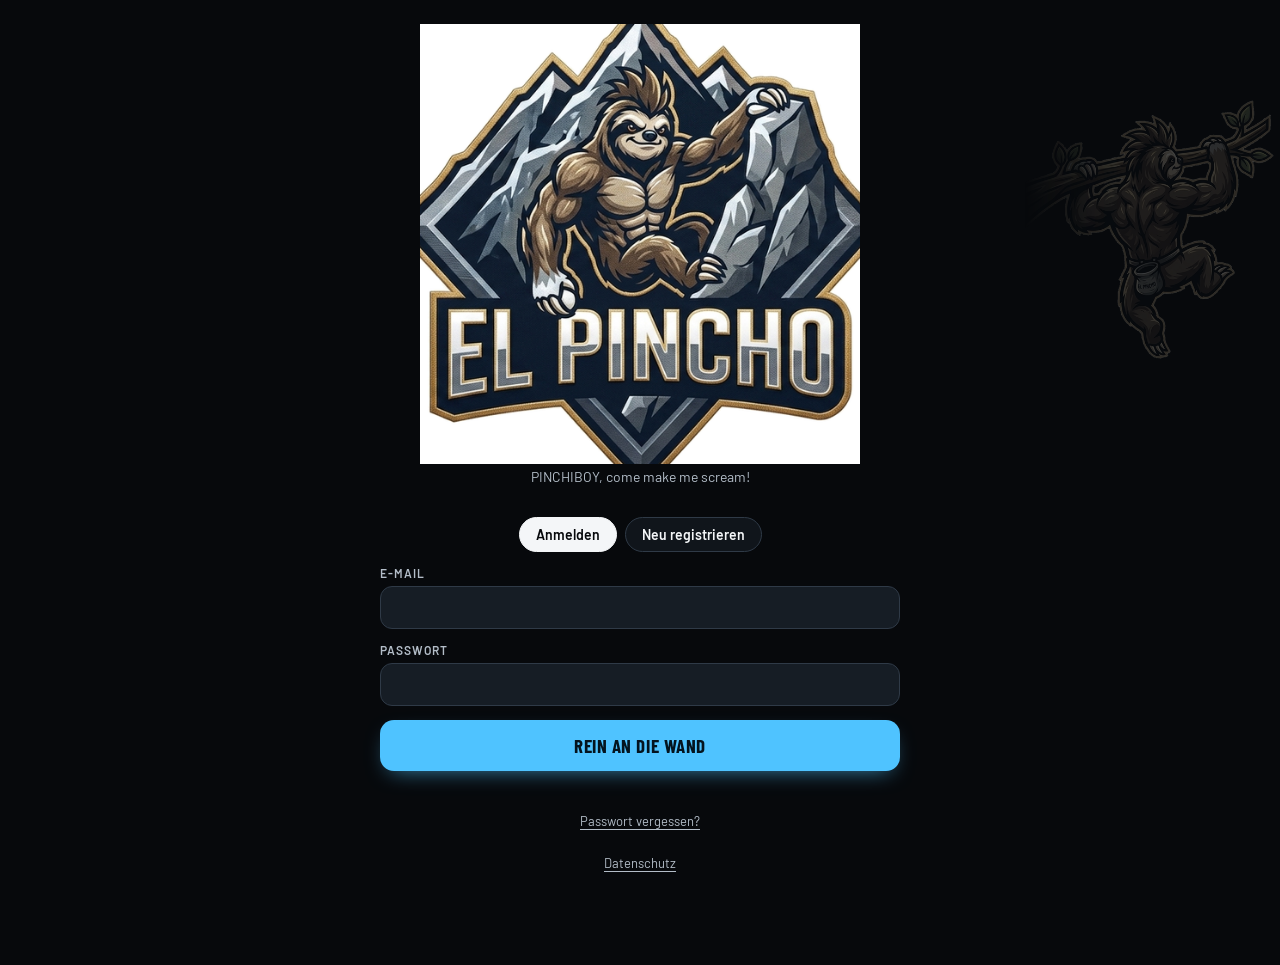
==== beta/index.html @ 7bcd4f43 "Beta: Faultier-Puppe aus Einzelteilen statt fester Bilder Neue Datei beta/sloth-rig.js setzt das Fau" ====
<!DOCTYPE html>
<html lang="de">
<head>
<meta charset="UTF-8">
<meta name="viewport" content="width=device-width, initial-scale=1, viewport-fit=cover">
<title>Pincho Beta</title>
<meta name="theme-color" content="#07090c">
<link rel="manifest" href="./manifest.json">
<link rel="icon" href="../assets/icon-beta-192-any.png" type="image/png">
<link rel="apple-touch-icon" href="../assets/icon-beta-512-maskable.png">
<link rel="stylesheet" href="https://fonts.googleapis.com/css2?family=Barlow:wght@400;500;600;700&family=Barlow+Condensed:wght@500;600;700&display=swap">
<link rel="stylesheet" href="./styles.css">
</head>
<body>
<!-- Muskelfaultier (assets/sloth) dezent und dunkel im Hintergrund, rein dekorativ. -->
<div class="sloth-bg" aria-hidden="true"><img src="../assets/sloth/sloth-bg.png" alt=""></div>
<div id="app"></div>
<div id="toast-root"></div>

<script src="./data.js"></script>
<script src="./firebase.js"></script>
<script src="./sloth-rig.js"></script>
<script src="./app.js"></script>
<script>
  if ('serviceWorker' in navigator) {
    window.addEventListener('load', () => navigator.serviceWorker.register('./sw.js'));
  }
</script>
</body>
</html>
---- beta/styles.css ----
/* ================================================================
   styles.css — Pincho Look: Granit, Chalk, Flechte, Alpenglühen.
   Bewusst ein einziges dunkles Theme (Trainings-App, früh/spät genutzt),
   kein Hell/Dunkel-Umschalten.
   ================================================================= */

:root {
  --bg: #0c0e12;
  --surface: #1b2028;
  --surface-2: #232a34;
  --line: #3a4250;
  --line-soft: #2a3140;
  --ink: #f2efe6;
  --ink-dim: #96a0ae;
  --ink-faint: #8f97a5;
  --accent: #4fc3ff;
  --accent-rgb: 79, 195, 255;
  --accent-ink: #06202f;
  --accent2: #ff6b47;
  --danger: #ff6b6b;
  --success: #4ade80;
  --accent-glow: #9fe4ff;
  --safe-bottom: env(safe-area-inset-bottom, 0px);
  --safe-top: env(safe-area-inset-top, 0px);
}

* { box-sizing: border-box; }

@media (prefers-reduced-motion: no-preference) {
  .anim-in { animation: riseIn .38s cubic-bezier(.2, .8, .3, 1) both; }
}
@keyframes riseIn { from { opacity: 0; transform: translateY(10px); } to { opacity: 1; transform: translateY(0); } }
@keyframes popIn { 0% { opacity: 0; transform: scale(.85); } 60% { opacity: 1; transform: scale(1.04); } 100% { transform: scale(1); } }
@keyframes softPulse { 0%, 100% { box-shadow: 0 0 0 0 rgba(var(--accent-rgb), .35); } 50% { box-shadow: 0 0 0 8px rgba(var(--accent-rgb), 0); } }

/* Sehr dunkler, marmorierter Untergrund: mehrere weiche, unregelmässige
   Flecken (radial-gradient) plus ein paar feine, schräge "Adern"
   (repeating-linear-gradient) über der Grundfarbe — bewusst kein Bild,
   damit nichts nachgeladen werden muss und es mit dem Cache/Offline-Modus
   mitgeht. */
html, body {
  margin: 0;
  background-color: var(--bg);
  background-image:
    radial-gradient(ellipse 900px 620px at 10% 6%, rgba(255, 255, 255, 0.05), transparent 60%),
    radial-gradient(ellipse 760px 900px at 92% 18%, rgba(120, 175, 220, 0.06), transparent 55%),
    radial-gradient(ellipse 680px 520px at 22% 78%, rgba(255, 255, 255, 0.035), transparent 60%),
    radial-gradient(ellipse 1000px 720px at 78% 96%, rgba(90, 145, 195, 0.05), transparent 55%),
    repeating-linear-gradient(123deg, rgba(255, 255, 255, 0.022) 0px, rgba(255, 255, 255, 0.022) 1px, transparent 2px, transparent 130px),
    repeating-linear-gradient(34deg, rgba(255, 255, 255, 0.016) 0px, rgba(255, 255, 255, 0.016) 1px, transparent 2px, transparent 175px);
  background-attachment: fixed;
  color: var(--ink);
  font-family: 'Barlow', system-ui, -apple-system, sans-serif;
  -webkit-font-smoothing: antialiased;
}

body { padding-bottom: calc(64px + var(--safe-bottom)); }

a { color: inherit; }
button, input, select, textarea { font-family: inherit; }

::selection { background: var(--accent); color: var(--accent-ink); }

.display { font-family: 'Barlow Condensed', 'Arial Narrow', sans-serif; font-weight: 700; letter-spacing: .02em; }
.mono { font-family: 'Barlow', system-ui, sans-serif; font-variant-numeric: tabular-nums; }

/* ---------- Layout ---------- */
.shell { max-width: 640px; margin: 0 auto; padding: 0 16px 32px; }

.topbar {
  position: sticky; top: 0; z-index: 5;
  display: flex; align-items: center; justify-content: space-between;
  padding: calc(14px + var(--safe-top)) 16px 14px;
  background: linear-gradient(var(--bg) 80%, transparent);
  border-bottom: 1px solid var(--line-soft);
  margin-bottom: 18px;
}
.topbar .brand { display: flex; flex-direction: column; gap: 2px; }
.topbar .mark { position: relative; font-family: 'Barlow Condensed', sans-serif; font-weight: 700; font-size: 22px; letter-spacing: .04em; padding-left: 14px; }
.topbar .mark::before {
  content: ''; position: absolute; left: 0; top: 1px; bottom: 1px; width: 5px;
  background: linear-gradient(180deg, var(--accent), var(--accent2)); transform: skewX(-14deg);
}
.topbar .mark em { font-style: normal; color: var(--accent); }
.app-tagline { font-size: 10px; color: var(--ink-faint); padding-left: 14px; min-height: 12px; }
.topbar .who { display: flex; align-items: center; gap: 10px; }
.topbar .who .name { font-family: 'Barlow', system-ui, sans-serif; font-size: 12px; color: var(--ink-dim); }
.topbar .logout {
  background: none; border: 1px solid var(--line); color: var(--ink-faint); font-size: 11px;
  padding: 6px 10px; cursor: pointer; transition: color .15s, border-color .15s, transform .15s;
}
.topbar .logout:hover { color: var(--ink); border-color: var(--ink-faint); }
.topbar .logout:active { transform: scale(.94); }

.bottomnav {
  position: fixed; left: 0; right: 0; bottom: 0; z-index: 6;
  display: flex; background: var(--surface); border-top: 1px solid var(--line);
  padding-bottom: var(--safe-bottom);
}
.bottomnav a {
  position: relative; flex: 1; text-align: center; padding: 12px 4px 10px; text-decoration: none;
  font-family: 'Barlow', system-ui, sans-serif; font-size: 10.5px; font-weight: 600; letter-spacing: .08em;
  text-transform: uppercase; color: var(--ink);
  transition: color .2s;
}
.bottomnav a.active { color: var(--accent); }
.nav-dot {
  position: absolute; top: 6px; right: 18%; width: 7px; height: 7px;
  border-radius: 50%; background: var(--accent2);
  box-shadow: 0 0 6px 1px rgba(255, 107, 71, .6);
}
.nav-indicator {
  position: absolute; top: -1px; height: 2px; background: var(--accent);
  box-shadow: 0 0 8px 1px rgba(var(--accent-rgb), .6);
  transition: left .28s cubic-bezier(.3, .8, .3, 1), width .28s cubic-bezier(.3, .8, .3, 1);
}

/* ---------- Sections ---------- */
.sec-head { display: flex; align-items: baseline; gap: 12px; margin: 28px 0 14px; }
.sec-head:first-child { margin-top: 0; }
.sec-title { position: relative; font-family: 'Barlow Condensed', sans-serif; font-weight: 700; font-size: 22px; letter-spacing: .03em; margin: 0; padding-left: 12px; }
.sec-title::before {
  content: ''; position: absolute; left: 0; top: 2px; bottom: 2px; width: 4px;
  background: var(--accent); transform: skewX(-14deg);
}
.sec-rule { flex: 1; height: 1px; background: linear-gradient(90deg, var(--line), transparent); }
.sec-chevron { color: var(--ink-faint); font-size: 14px; flex-shrink: 0; }

/* ---------- Cards / lists ---------- */
.card { background: var(--surface); border: 1px solid var(--line); padding: 16px; margin-bottom: 12px; }
.card-title { font-family: 'Barlow', system-ui, sans-serif; font-size: 11px; letter-spacing: .1em; text-transform: uppercase; color: var(--accent); margin: 0 0 6px; }
.card-value { font-family: 'Barlow Condensed', sans-serif; font-weight: 700; font-size: 26px; margin: 0; }
.card-sub { font-size: 13px; color: var(--ink-dim); margin: 6px 0 0; }

.list { display: flex; flex-direction: column; gap: 8px; }
.list-empty { color: var(--ink-faint); font-size: 13px; padding: 18px 0; text-align: center; border: 1px dashed var(--line); }

/* [hidden] muss IMMER gewinnen, auch gegen .btn/.btn.small (display:
   block/inline-block) — sonst bleibt ein per hidden-Attribut versteckter
   Button trotzdem sichtbar, weil die Selektor-Spezifität gleich ist und
   die spätere Autoren-Regel die UA-Regel [hidden]{display:none} schlägt. */
[hidden] { display: none !important; }

/* ---------- Buttons ---------- */
.btn {
  display: block; width: 100%; font-family: 'Barlow Condensed', sans-serif; font-weight: 700; font-size: 17px; letter-spacing: .05em;
  background: linear-gradient(135deg, var(--accent-glow), var(--accent) 65%); color: var(--accent-ink); border: none; padding: 13px; text-align: center;
  cursor: pointer; box-shadow: 0 4px 16px -4px rgba(var(--accent-rgb), .5);
  transition: transform .13s ease, box-shadow .13s ease, opacity .13s ease;
}
.btn:not(:disabled):hover { box-shadow: 0 6px 20px -4px rgba(var(--accent-rgb), .65); }
.btn:not(:disabled):active { transform: scale(.97); box-shadow: 0 2px 8px -2px rgba(var(--accent-rgb), .5); }
.btn:disabled { opacity: .4; cursor: not-allowed; box-shadow: none; }
.btn.ghost { background: none; border: 1px solid var(--line); color: var(--ink-dim); box-shadow: none; }
.btn.ghost.accent-outline { border-color: var(--accent); color: #fff; }
.btn.small { width: auto; padding: 8px 14px; font-size: 14px; display: inline-block; }
.btn.danger { background: var(--danger); color: #2a0000; box-shadow: 0 4px 16px -4px rgba(255, 107, 107, .5); }

/* ---------- Forms ---------- */
.field { margin-bottom: 14px; }
.field label { display: block; font-family: 'Barlow', system-ui, sans-serif; font-size: 10px; letter-spacing: .1em; text-transform: uppercase; color: var(--ink-faint); margin-bottom: 6px; }
.field input, .field select, .field textarea {
  width: 100%; background: var(--surface-2); border: 1px solid var(--line); color: var(--ink);
  padding: 11px 12px; font-size: 14px;
}
.field input:focus, .field select:focus, .field textarea:focus { outline: 2px solid var(--accent); outline-offset: -1px; }
.field textarea { resize: vertical; min-height: 64px; }
.field-row { display: flex; gap: 10px; }
.field-row .field { flex: 1; }
.kg-field { position: relative; display: flex; align-items: center; }
.kg-field input { width: 100%; background: var(--surface-2); border: 1px solid var(--line); color: var(--ink); padding: 11px 34px 11px 12px; font-size: 14px; }
.kg-field input:focus { outline: 2px solid var(--accent); outline-offset: -1px; }
.kg-field span { position: absolute; right: 12px; font-size: 12px; color: var(--ink-faint); pointer-events: none; }

/* ---------- Campus-Board (Sätze bauen) ---------- */
.stepper-row { display: flex; align-items: center; gap: 10px; }
.stepper-btn {
  width: 44px; height: 44px; border: 2px solid var(--accent); background: var(--surface-2); color: var(--accent);
  font-family: 'Barlow', system-ui, sans-serif; font-size: 22px; font-weight: 700; cursor: pointer; flex-shrink: 0;
}
.stepper-num {
  flex: 1; text-align: center; font-family: 'Barlow', system-ui, sans-serif; font-size: 26px; font-weight: 700;
  color: var(--ink); background: var(--surface-2); border: 2px solid var(--line); padding: 8px 0;
}
.campus-ref { width: 100%; height: 130px; overflow: hidden; border: 1px solid var(--line); background: var(--surface-2); margin: 10px 0 4px; position: relative; cursor: pointer; }
.campus-ref img { width: 100%; height: 100%; object-fit: cover; object-position: center 30%; display: block; }
.campus-ref-label {
  position: absolute; bottom: 0; left: 0; right: 0; background: rgba(12, 14, 18, .75); color: var(--ink-dim);
  font-family: 'Barlow', system-ui, sans-serif; font-size: 10px; letter-spacing: .06em; text-transform: uppercase; padding: 4px 8px;
}
.campus-ref-line {
  position: absolute; top: 0; bottom: 0; width: 3px; margin-left: -1.5px;
  background: var(--accent); box-shadow: 0 0 6px 1px rgba(var(--accent-rgb), .8);
  pointer-events: none;
}
.arrow { color: var(--ink-faint); font-size: 20px; flex-shrink: 0; }
.pattern-btn {
  width: 52px; height: 44px; border: 2px solid var(--line); background: var(--surface-2); color: var(--ink-dim);
  font-family: 'Barlow', system-ui, sans-serif; font-size: 15px; font-weight: 700; cursor: pointer; flex-shrink: 0;
}
.pattern-btn.up { border-color: var(--accent); color: var(--accent); }
.pattern-btn.down { border-color: var(--accent2); color: var(--accent2); }
.pattern-strip {
  display: flex; gap: 8px; flex-wrap: wrap; min-height: 46px; align-items: center;
  border: 2px dashed var(--line); padding: 8px 10px; margin: 10px 0 14px;
}
.pattern-pill {
  font-family: 'Barlow', system-ui, sans-serif; font-weight: 700; font-size: 16px; padding: 6px 12px;
  border: 2px solid var(--accent); color: var(--accent); background: rgba(var(--accent-rgb), .1);
}
.pattern-pill.down { border-color: var(--accent2); color: var(--accent2); background: rgba(255, 107, 71, .1); }
.pattern-clear { margin-left: auto; color: var(--ink-faint); font-family: 'Barlow', system-ui, sans-serif; font-size: 12px; cursor: pointer; }

.chip-row { display: flex; gap: 8px; flex-wrap: wrap; margin-bottom: 14px; }
.chip {
  font-family: 'Barlow', system-ui, sans-serif; font-size: 12px; padding: 8px 14px;
  border: 1px solid var(--line); color: var(--ink-dim); background: none; cursor: pointer;
  transition: border-color .15s, color .15s, background .15s, transform .12s;
}
.chip.active { border-color: var(--accent); color: var(--accent); background: rgba(var(--accent-rgb), .1); }
.log-mode-row { flex-wrap: nowrap; gap: 8px; }
.log-mode-row .chip { flex: 1; color: var(--ink); padding: 10px 8px; font-size: 13px; white-space: nowrap; text-align: center; }
.log-mode-row .chip.active { color: var(--accent); }
.chip[disabled] { opacity: .3; cursor: not-allowed; }
.chip:not([disabled]):active { transform: scale(.95); }
.chip .emoji { font-size: 15px; margin-right: 5px; vertical-align: -3px; }

/* ---------- Login ----------
   Der ganze Bildschirm ist der Rahmen fürs Logo (echter Splash-Eindruck
   beim Öffnen), nicht nur ein grösseres Bild in einer sonst normal
   fliessenden, kleinen Box — deshalb min-height:100dvh + vertikal
   zentriert statt nur ein bisschen Padding oben. */
.login-shell {
  min-height: 100vh; min-height: 100dvh; box-sizing: border-box;
  display: flex; flex-direction: column; justify-content: center;
  max-width: 560px; margin: 0 auto; padding: 24px 20px; text-align: center;
}
.login-logo { display: block; width: min(85vw, 440px); max-width: 100%; margin: 0 auto 4px; }
.login-tag { color: var(--ink-dim); font-size: 14px; margin: 0 0 32px; }
.login-hint { font-size: 12px; color: var(--ink-faint); margin-top: 10px; text-align: center; }

/* ---------- Wochenplan ---------- */
.day-row { border: 1px solid var(--line); padding: 10px 12px; display: flex; align-items: center; gap: 10px; margin-bottom: 8px; }
.day-row.today { border-color: var(--accent); background: rgba(var(--accent-rgb), .05); }
.day-row .d { font-family: 'Barlow', system-ui, sans-serif; font-size: 11px; color: var(--ink-faint); width: 26px; flex-shrink: 0; }
.day-row .fields { flex: 1; display: flex; gap: 8px; }
.day-row input { flex: 1; background: none; border: none; color: var(--ink); font-size: 13px; padding: 4px 0; }
.day-row input:focus { outline: none; border-bottom: 1px solid var(--accent); }
.day-row select { background: var(--surface-2); border: 1px solid var(--line); color: var(--ink-faint); font-size: 10px; padding: 4px; }
.tag-pill { font-family: 'Barlow', system-ui, sans-serif; font-size: 9.5px; letter-spacing: .06em; color: var(--accent); border: 1px solid var(--accent); padding: 2px 6px; white-space: nowrap; }

/* ---------- Log ---------- */
.log-item { border: 1px solid var(--line); padding: 10px 12px; }
.log-item .top { display: flex; justify-content: space-between; font-family: 'Barlow', system-ui, sans-serif; font-size: 11px; color: var(--ink-faint); }
.log-item .top .type { color: var(--accent); }
.log-item .note { font-size: 13px; color: var(--ink); margin-top: 4px; }

.ex-log-list { display: flex; flex-direction: column; gap: 3px; margin-top: 6px; }
.ex-log-row { display: flex; justify-content: space-between; font-size: 12px; color: var(--ink-dim); }
.ex-log-row .mono { color: var(--ink); }

.ex-row { display: flex; align-items: center; gap: 6px; border: 1px solid var(--line); padding: 8px 10px; margin-bottom: 6px; }
.ex-row-name { flex: 1; font-size: 12.5px; color: var(--ink); }
.ex-row-input { width: 52px; flex-shrink: 0; background: var(--surface-2); border: 1px solid var(--line); color: var(--ink); padding: 6px 4px; font-size: 12px; text-align: center; }
.ex-row-remove { flex-shrink: 0; background: none; border: 1px solid var(--line); color: var(--ink-faint); width: 26px; height: 26px; cursor: pointer; }
.ex-row-step { flex-shrink: 0; background: none; border: 1px solid var(--accent); color: var(--accent); width: 22px; height: 22px; line-height: 1; cursor: pointer; font-size: 13px; }

/* ---------- Log: Freestyle (Übung wählen, Satz für Satz erfassen) ---------- */
.fs-last-value { font-size: 11.5px; color: var(--accent); margin: 2px 0 10px; }
.fs-target-value { font-size: 11.5px; color: var(--ink-dim); margin: 2px 0 6px; }
.hist-table-label { font-size: 10px; letter-spacing: .08em; text-transform: uppercase; color: var(--ink-faint); margin: 0 0 6px; }
.hist-table { width: 100%; border-collapse: collapse; margin-bottom: 12px; }
.hist-table th, .hist-table td { text-align: center; padding: 5px 4px; font-size: 11.5px; border-bottom: 1px solid var(--line); }
.hist-table th { color: var(--ink-faint); font-weight: 500; }
.hist-table td { color: var(--ink-dim); }
.hist-table .hist-row-label { text-align: left; color: var(--ink-faint); }
.hist-table tr:last-child td { border-bottom: none; }
.hist-table td:nth-child(2), .hist-table th:nth-child(2) { color: var(--accent); }
.fs-sticky-bar {
  position: sticky; z-index: 4;
  background: var(--surface-2); border: 1px solid var(--accent); padding: 10px 12px 12px;
  margin-bottom: 12px; box-shadow: 0 4px 14px rgba(0, 0, 0, .4);
}
.fs-sticky-head {
  display: flex; align-items: center; justify-content: space-between; gap: 10px;
  font-size: 12.5px; color: var(--ink); font-weight: 600; margin-bottom: 8px;
}
.fs-sticky-input .field label { color: var(--ink); font-weight: 600; }
.fs-sticky-input #fs-add-set { margin-top: 2px; }
.fs-inline-input {
  border: 1px solid var(--accent); background: var(--surface-2); padding: 10px 12px 12px;
  margin: 4px 0 10px; box-shadow: 0 4px 14px rgba(0, 0, 0, .4);
}
.fs-inline-input .field label { color: var(--ink); font-weight: 600; }
.fs-inline-input #fs-add-set { margin-top: 2px; }
.fs-machine-note-view { display: flex; align-items: flex-start; justify-content: space-between; gap: 8px; margin-bottom: 10px; }
.fs-machine-note-text { font-size: 12.5px; color: var(--ink-dim); line-height: 1.4; }
.fs-set-delta { flex: 0 0 auto; font-size: 11px; font-weight: 700; padding: 2px 6px; }
.fs-set-delta.fs-delta-up { color: var(--success); background: rgba(74, 222, 128, .12); }
.fs-set-delta.fs-delta-down { color: var(--danger); background: rgba(255, 107, 107, .12); }
.fs-trend { font-weight: 700; }
.fs-trend.fs-trend-up { color: var(--success); }
.fs-trend.fs-trend-down { color: var(--danger); }
.fs-trend.fs-trend-flat, .fs-trend.fs-trend-none { color: var(--ink-faint); }
.fs-recap-title { font-family: 'Barlow Condensed', sans-serif; font-weight: 700; font-size: 20px; letter-spacing: .04em; color: var(--ink); margin-bottom: 12px; }
.fs-recap-row {
  display: flex; justify-content: space-between; align-items: center; gap: 10px;
  font-size: 13px; color: var(--ink-dim); border-bottom: 1px solid var(--line); padding: 8px 2px;
}
.fs-recap-row:last-of-type { border-bottom: none; }
.fs-recap-row .fs-trend { font-size: 18px; }
.fs-group { border: 1px solid var(--line); padding: 8px 10px; margin-bottom: 8px; }
.fs-group.active { border-color: var(--accent); }
/* Plan-Ausführung in freier Reihenfolge (siehe fsExerciseDone): erledigte,
   gerade nicht aktive Übungen etwas dämpfen, damit auf einen Blick klar
   ist, was noch offen ist — unabhängig von der ursprünglichen Reihenfolge. */
.fs-group.done:not(.active) { opacity: .65; }
.fs-done-check { color: var(--accent); }
.fs-group-head { display: flex; justify-content: space-between; align-items: center; font-size: 13px; color: var(--ink); margin-bottom: 4px; }
.fs-set-row { display: flex; align-items: center; gap: 8px; font-size: 12px; color: var(--ink-dim); padding: 4px 0; }
.fs-set-row span:first-child { flex: 0 0 52px; color: var(--ink-faint); }
.fs-rest-timer {
  text-align: center; font-size: 13px; font-weight: 700; letter-spacing: .06em; color: var(--accent2);
  background: rgba(255, 107, 71, .1); border: 1px solid var(--accent2); padding: 8px; margin-bottom: 12px;
}
.fs-work-timer {
  text-align: center; font-family: 'Barlow Condensed', sans-serif; font-weight: 700; font-size: 40px; line-height: 1;
  color: var(--accent); margin-bottom: 10px;
}
.fs-captured-duration { text-align: center; font-size: 12px; color: var(--ink-dim); margin-bottom: 8px; }
/* Gewicht/Wdh: die Beschriftung (was trage ich hier ein) soll auffallen,
   nicht primär die Zahl selbst — Label darum hell statt im sonst üblichen
   gedämpften Feld-Label-Grau, Zahl bewusst kleiner als vorher. */
#fs-weight, #fs-reps {
  font-family: 'Barlow Condensed', sans-serif; font-weight: 700; font-size: 19px; letter-spacing: .02em;
  color: var(--ink); text-align: center;
}

/* ---------- Fingerboard: Schnelltraining ---------- */
.quickstart-grid { display: flex; flex-direction: column; gap: 10px; margin-bottom: 22px; }
.quickstart-grid[hidden] { display: none; }
.qs-card { border: 1px solid var(--line); background: var(--surface); padding: 14px; transition: border-color .18s, transform .18s; }
.qs-card:hover { border-color: var(--line-soft); transform: translateY(-2px); }
.qs-top { display: flex; align-items: center; justify-content: space-between; gap: 8px; }
.qs-name { font-family: 'Barlow Condensed', sans-serif; font-weight: 700; font-size: 19px; letter-spacing: .02em; }
.qs-badge { flex-shrink: 0; font-family: 'Barlow', system-ui, sans-serif; font-size: 9px; letter-spacing: .06em; text-transform: uppercase; color: var(--accent); border: 1px solid var(--accent); padding: 2px 6px; }
.qs-note { font-size: 12.5px; color: var(--ink-dim); margin-top: 6px; line-height: 1.5; }
.qs-meta { font-size: 11px; color: var(--ink-faint); margin: 8px 0 12px; }
.qs-card .btn { margin: 0; }
.qs-filter-row { margin-bottom: 10px; }
.chip.small { font-size: 11px; padding: 5px 10px; }
/* Ausgeblendete Crew-Vorlage, nur sichtbar über "Ausgeblendete anzeigen". */
.qs-card.qs-hidden > * { opacity: .45; }

/* ---------- Fingerboard ---------- */
.board-visual { border: 1px solid var(--line); background: var(--surface-2); padding: 10px; margin-bottom: 6px; }

.board-photo-wrap { position: relative; width: 100%; margin: 0 auto; }
.board-photo-wrap img { width: 100%; display: block; }
.board-hotspot {
  position: absolute; width: 6.5%; aspect-ratio: 1; transform: translate(-50%, -50%);
  border-radius: 50%; border: 2px solid rgba(var(--accent-rgb), .55); background: rgba(var(--accent-rgb), .1);
  cursor: pointer; padding: 0;
}
.board-hotspot.active { border-color: var(--accent); background: rgba(var(--accent-rgb), .38); box-shadow: 0 0 0 4px rgba(var(--accent-rgb), .2); }
.board-hotspot.active-left { border-color: var(--accent); background: rgba(var(--accent-rgb), .38); box-shadow: 0 0 0 4px rgba(var(--accent-rgb), .2); }
.board-hotspot.active-right { border-color: var(--accent2); background: rgba(255, 107, 71, .38); box-shadow: 0 0 0 4px rgba(255, 107, 71, .2); }
.board-hotspot.active-left.active-right { box-shadow: 0 0 0 4px rgba(var(--accent-rgb), .2), 0 0 0 8px rgba(255, 107, 71, .2); }

/* ---------- Ablauf-Übersicht (Stat-Kacheln + Zeitleiste) ---------- */
.stat-tiles { display: flex; gap: 10px; margin-bottom: 16px; }
.stat-tile { flex: 1; background: var(--surface); border: 1px solid var(--line); padding: 12px; text-align: center; }
.stat-tile .num { font-family: 'Barlow Condensed', sans-serif; font-weight: 700; font-size: 26px; color: var(--accent); line-height: 1; }
.stat-tile .lbl { font-family: 'Barlow', system-ui, sans-serif; font-size: 10px; color: var(--ink-faint); text-transform: uppercase; letter-spacing: .06em; margin-top: 4px; }

.timeline { display: flex; flex-direction: column; }
.timeline-item { position: relative; display: flex; gap: 12px; padding-bottom: 16px; }
.timeline-item:last-child { padding-bottom: 0; }
.timeline-item:not(:last-child)::before {
  content: ''; position: absolute; left: 12px; top: 26px; bottom: -2px; border-left: 2px dotted var(--line);
}
.timeline-badge {
  position: relative; z-index: 1; flex-shrink: 0; width: 25px; height: 25px; border-radius: 50%;
  background: var(--accent); color: var(--accent-ink); font-family: 'Barlow Condensed', sans-serif; font-weight: 700; font-size: 13px;
  display: flex; align-items: center; justify-content: center; margin-top: 2px;
}
.timeline-badge.exercise { background: var(--accent2); color: #2a0d05; }
.timeline-card { flex: 1; min-width: 0; background: var(--surface); border: 1px solid var(--line); padding: 10px; display: flex; gap: 10px; align-items: center; }
.timeline-thumb { flex-shrink: 0; position: relative; width: 58px; height: 26px; background: var(--surface-2); border: 1px solid var(--line); overflow: hidden; }
.timeline-thumb img { width: 100%; height: 100%; object-fit: contain; display: block; }
.timeline-thumb svg { width: 100%; height: 100%; display: block; }
.timeline-thumb .dot { position: absolute; width: 9%; height: 4.5%; border-radius: 50%; background: rgba(var(--accent-rgb), .78); border: 1px solid var(--accent-ink); transform: translate(-50%, -50%); }
.timeline-thumb .dot.dot-alt { background: rgba(255, 107, 71, .78); border-color: #2a0d05; }
.timeline-thumb-emoji { display: flex; align-items: center; justify-content: center; font-size: 16px; width: 58px; height: 26px; }
/* Thumbnail eines Hang-/Lifting-Pin-Satzes ist antippbar, um den Griff
   nachträglich zu ändern (siehe openFbGripEditor) — Stift-Badge als
   Tapp-Hinweis, da ein reines Bild sonst nicht als Button erkennbar ist. */
.timeline-thumb-edit { position: relative; flex-shrink: 0; padding: 0; border: none; background: none; cursor: pointer; display: block; }
.timeline-thumb-edit .thumb-edit-badge {
  position: absolute; right: -4px; bottom: -4px; width: 14px; height: 14px;
  background: var(--accent); color: #04121c; border-radius: 50%;
  font-size: 8px; line-height: 14px; text-align: center;
}
.timeline-card .info { flex: 1; min-width: 0; }
.timeline-card .title { font-size: 13px; color: var(--ink); font-weight: 600; }
.timeline-card .sub { font-size: 11.5px; color: var(--ink-dim); margin-top: 2px; }
.timeline-edit { display: flex; gap: 4px; flex-wrap: wrap; margin-top: 6px; }
.timeline-remove { flex-shrink: 0; align-self: flex-start; background: none; border: 1px solid var(--line); color: var(--ink-faint); width: 24px; height: 24px; cursor: pointer; }
.timeline-move { flex-shrink: 0; align-self: flex-start; display: flex; flex-direction: column; gap: 3px; }
.timeline-move-btn { background: none; border: 1px solid var(--line); color: var(--ink-faint); width: 24px; height: 19px; line-height: 1; font-size: 9px; padding: 0; cursor: pointer; }
.timeline-move-btn:disabled { opacity: .25; cursor: not-allowed; }

.timer-box { text-align: center; margin: 6px 0 18px; }
.timer-box .big { font-family: 'Barlow Condensed', sans-serif; font-weight: 700; font-size: 88px; line-height: 1; color: var(--accent); }
.timer-box .big.rest { color: var(--ink-dim); }
.timer-box .phase { font-family: 'Barlow', system-ui, sans-serif; font-size: 12px; letter-spacing: .15em; color: var(--ink-faint); text-transform: uppercase; margin-top: 2px; }

.timer-controls { display: flex; gap: 10px; }
.timer-controls .btn { flex: 1; }

/* ---------- Challenges ---------- */
.challenge-card { position: relative; border: 1px solid var(--line); background: var(--surface); padding: 16px; margin-bottom: 14px; overflow: hidden; }
.challenge-card.expired { opacity: .5; }
.stamp {
  position: absolute; top: 12px; right: -8px; transform: rotate(8deg);
  font-family: 'Barlow', system-ui, sans-serif; font-size: 10px; letter-spacing: .1em;
  color: var(--accent2); border: 1px solid var(--accent2); padding: 3px 8px;
  background: rgba(255, 107, 71, .08);
}
.stamp.done { color: var(--accent); border-color: var(--accent); background: rgba(var(--accent-rgb), .08); }
.chal-from { font-size: 13px; color: var(--ink-dim); margin: 0 0 10px; padding-right: 60px; }
.chal-from b { color: var(--ink); }
.exlist { display: flex; flex-direction: column; gap: 6px; margin-bottom: 12px; }
.exlist .ex { border: 1px solid var(--line); padding: 8px 10px; font-size: 12px; color: var(--ink-dim); }
.exlist .ex b { color: var(--ink); font-weight: 600; }
.exlist .ex.core { border-left: 2px solid var(--accent); }
.crew { display: flex; gap: 6px; margin-bottom: 12px; flex-wrap: wrap; }
.crew .p { font-family: 'Barlow', system-ui, sans-serif; font-size: 10px; border: 1px solid var(--line); color: var(--ink-faint); padding: 4px 8px; }
.crew .p.done { border-color: var(--accent); color: var(--accent); }
.crew .p.expired { border-color: var(--ink-faint); color: var(--ink-faint); text-decoration: line-through; }
.chal-actions { display: flex; gap: 8px; }
.chal-actions .btn { flex: 1; }
/* Mit "Annehmen" dazu stehen jetzt bis zu 3 Buttons in einer Zeile — die
   Standard-.btn.small-Grösse (14px/8px 14px Padding) liess "LÖSCHEN" bei
   3 Buttons auf schmalen Screens abgeschnitten wirken. */
.chal-actions .btn.small { padding: 8px 6px; font-size: 12px; white-space: nowrap; }
.chal-duration-row { margin: 8px 0 0; }
.chal-duration-row .chip { font-size: 10px; padding: 5px 9px; }

/* Übungs-Raster (Einzelauswahl) — Ersatz für ein langes <select>-Dropdown
   in Fingerboard/Log/Freestyle: erst Körperregion am Bild oder als Chip
   antippen, dann erscheinen nur die Übungen dafür (siehe
   clickableBodyMapSvg/exercisePickerBodyHtml in app.js). */
.ex-body-map { width: clamp(100px, 17vh, 200px); margin: 4px auto 10px; display: block; }
.body-zone { cursor: pointer; }
.body-zone rect, .body-zone ellipse { fill: var(--ink-faint); opacity: .35; transition: fill .15s, opacity .15s; }
.body-zone:active rect, .body-zone:active ellipse { opacity: .6; }
.body-zone.active rect, .body-zone.active ellipse { fill: var(--accent); opacity: .9; }
.ex-supergroup-row {
  margin-bottom: 12px; flex-wrap: nowrap; gap: 4px; overflow-x: auto; -webkit-overflow-scrolling: touch;
  scrollbar-width: none;
}
.ex-supergroup-row::-webkit-scrollbar { display: none; }
.ex-supergroup-row .chip { flex: 1; color: var(--ink); padding: 8px 6px; font-size: 11px; white-space: nowrap; text-align: center; }
.ex-supergroup-row .chip.active { color: var(--accent); }
.fb-addtype-row { flex-wrap: nowrap; }
.fb-addtype-row .chip { flex: 1; color: var(--ink); padding: 8px 4px; font-size: 11px; white-space: nowrap; text-align: center; }
.fb-addtype-row .chip.active { color: var(--accent); }
.ex-pick-grid { display: grid; grid-template-columns: 1fr 1fr; gap: 6px; margin-bottom: 4px; }
.ex-pick-cell { display: flex; gap: 4px; }
.ex-pick-btn {
  flex: 1; min-width: 0; font-family: 'Barlow', system-ui, sans-serif; font-size: 12px; line-height: 1.3; padding: 9px 8px;
  border: 1px solid var(--line); color: var(--ink); background: none; cursor: pointer;
  text-align: left; white-space: normal; transition: border-color .13s, color .13s, background .13s;
}
.ex-pick-btn.active { border-color: var(--accent); color: var(--accent); background: rgba(var(--accent-rgb), .1); }
.ex-pick-info {
  flex: 0 0 auto; width: 26px; border: 1px solid var(--line); background: none; color: var(--ink-faint);
  cursor: pointer; font-size: 12px;
}
.ex-pick-hint { white-space: nowrap; font-size: clamp(9.5px, 3.3vw, 12px); }

/* ---------- Fliegender Start-Button ----------
   Bleibt beim Scrollen sichtbar, damit man einen fertig gebauten Plan/
   Ablauf starten kann, ohne erst bis ans Seitenende zu scrollen — klickt
   immer nur den echten, schon vorhandenen Start-Button an (siehe
   showFabStart in app.js), der eigentliche Start-Vorgang bleibt also
   exakt derselbe. */
#fab-start {
  position: fixed; left: 50%; bottom: calc(76px + var(--safe-bottom) + 14px); z-index: 7;
  transform: translateX(-50%);
  display: flex; align-items: center; gap: 6px;
  font-family: 'Barlow Condensed', sans-serif; font-weight: 700; font-size: 16px; letter-spacing: .05em;
  background: linear-gradient(135deg, var(--accent-glow), var(--accent) 65%); color: var(--accent-ink);
  border: none; border-radius: 999px; padding: 13px 26px; cursor: pointer;
  box-shadow: 0 6px 20px -4px rgba(var(--accent-rgb), .65);
  transition: transform .13s ease, box-shadow .13s ease, opacity .13s ease;
}
#fab-start:active { transform: translateX(-50%) scale(.95); }
#fab-start:disabled { opacity: .4; cursor: not-allowed; box-shadow: none; }
#fab-start.hidden { display: none; }

/* Grosse Trainings-Leiste unten während einer laufenden Session (siehe
   ensureFsDock in app.js) — sitzt direkt über der Navigation, breit und
   mit grossem Knopf, damit man ihn beim Training nicht suchen muss. */
#fs-dock {
  position: fixed; left: 0; right: 0; bottom: calc(41px + var(--safe-bottom)); z-index: 7;
  background: var(--surface-2); border-top: 2px solid var(--accent);
  padding: 10px 16px 12px; box-shadow: 0 -8px 24px rgba(0, 0, 0, .5);
}
#fs-dock.resting { border-top-color: var(--accent2); }
#fs-dock.hidden { display: none; }
#fs-dock .fs-dock-head {
  display: flex; align-items: center; justify-content: space-between; gap: 10px;
  font-size: 12.5px; color: var(--ink); font-weight: 600; margin-bottom: 8px;
}
#fs-dock .fs-dock-name { overflow: hidden; text-overflow: ellipsis; white-space: nowrap; }
#fs-dock .fs-dock-head .btn { flex-shrink: 0; padding: 6px 12px; font-size: 13px; }
#fs-dock .fs-work-timer { font-size: 48px; margin-bottom: 8px; }
#fs-dock .fs-rest-timer { font-size: 22px; padding: 8px; margin-bottom: 10px; }
#fs-dock .fs-dock-btn { width: 100%; padding: 18px 12px; font-size: 22px; margin: 0; }
#fs-dock .fs-dock-row { display: flex; gap: 8px; }
#fs-dock .fs-dock-row .fs-dock-btn { flex: 1; overflow: hidden; text-overflow: ellipsis; white-space: nowrap; }
#fs-dock .fs-dock-row .fs-dock-secondary { flex: 0 0 auto; width: auto; font-size: 16px; }
/* Platz schaffen, damit die Leiste nicht die letzten Einträge verdeckt. */
body.has-fs-dock { padding-bottom: calc(64px + 200px + var(--safe-bottom)); }

/* ---------- Toast ---------- */
#toast-root { position: fixed; bottom: calc(76px + var(--safe-bottom)); left: 16px; right: 16px; z-index: 20; display: flex; flex-direction: column; gap: 8px; align-items: center; pointer-events: none; }
.toast {
  font-family: 'Barlow', system-ui, sans-serif; font-size: 12px; padding: 10px 16px;
  background: var(--surface-2); border: 1px solid var(--line); color: var(--ink);
  max-width: 400px; text-align: center;
}
.toast.err { border-color: var(--danger); color: var(--danger); }
.toast.ok { border-color: var(--accent); color: var(--accent); }

/* ---------- Ablauf-Vollbild ----------
   Eigenständiges, fixed-positioniertes Overlay (an document.body gehängt,
   nicht Teil von #app) — deckt den ganzen Bildschirm ab, solange ein
   Fingerboard-Ablauf läuft. */
.fb-overlay {
  position: fixed; inset: 0; z-index: 50;
  background-color: var(--bg);
  background-image:
    radial-gradient(ellipse 700px 500px at 15% 8%, rgba(255, 255, 255, 0.045), transparent 60%),
    radial-gradient(ellipse 650px 700px at 90% 85%, rgba(120, 175, 220, 0.05), transparent 55%),
    repeating-linear-gradient(123deg, rgba(255, 255, 255, 0.02) 0px, rgba(255, 255, 255, 0.02) 1px, transparent 2px, transparent 130px);
  display: flex; flex-direction: column; align-items: stretch;
  padding: calc(10px + var(--safe-top)) 18px calc(10px + var(--safe-bottom));
  overflow-y: auto; overflow-x: hidden;
  /* War overflow:hidden — das Ziel bleibt, dass alles ohne Scrollen passt
     (siehe .fb-overlay-inner unten), aber bei sehr vollen Bildschirmen
     (langer Griff-/Muster-Text + Referenzbild + Check-in-Panel zusammen)
     reichte der verfügbare Platz trotzdem nicht und Inhalt wurde einfach
     abgeschnitten. Jetzt als Absicherung scrollbar statt komplett
     verloren, auch wenn es der Ausnahmefall bleiben soll. */
}
.fb-overlay.hidden { display: none; }

/* ---------- Übungsinfo-Sheet (lang drücken auf eine Übung im Raster) ---------- */
.info-sheet-backdrop {
  position: fixed; inset: 0; z-index: 60;
  background: rgba(0, 0, 0, .6);
  display: flex; align-items: flex-end; justify-content: center;
}
.info-sheet-backdrop.hidden { display: none; }
.info-sheet-card {
  position: relative; width: 100%; max-width: 480px;
  background: var(--surface); border-top: 1px solid var(--line);
  padding: 20px 18px calc(20px + var(--safe-bottom));
  max-height: 80vh; overflow-y: auto;
  animation: riseIn .22s ease both;
}
.info-sheet-close {
  position: absolute; top: 12px; right: 12px;
  background: none; border: 1px solid var(--line); color: var(--ink-faint);
  width: 30px; height: 30px; font-size: 14px; line-height: 1; cursor: pointer;
}
.info-sheet-title { font-family: 'Barlow Condensed', sans-serif; font-weight: 700; font-size: 20px; letter-spacing: .02em; margin-bottom: 10px; padding-right: 36px; }
.info-sheet-figure { display: flex; flex-direction: column; align-items: center; margin-bottom: 12px; }
.info-sheet-figure .ex-figure { width: 150px; height: auto; }
.info-sheet-figure .ex-figure-emoji { font-size: 48px; }
.ex-howto { font-size: 13px; color: var(--ink-dim); line-height: 1.5; margin-bottom: 12px; }
.fb-overlay-close {
  /* position:fixed statt :absolute — alle Overlays, in denen das benutzt
     wird, sind selbst schon vollflächig (inset:0), optisch also identisch,
     aber bleibt so oben stehen, auch wenn der Inhalt darunter mal scrollen
     muss (siehe .fb-overlay overflow-y). */
  position: fixed; top: calc(14px + var(--safe-top)); right: 16px; z-index: 2;
  background: none; border: 1px solid var(--line); color: var(--ink-faint);
  width: 34px; height: 34px; font-size: 15px; line-height: 1; cursor: pointer;
}
.fb-overlay-overview-btn {
  position: fixed; top: calc(14px + var(--safe-top)); left: 16px; z-index: 2;
  background: none; border: 1px solid var(--line); color: var(--ink-faint);
  width: 34px; height: 34px; font-size: 16px; line-height: 1; cursor: pointer;
}

/* ---------- Restprogramm-Übersicht (Button oben links im Ablauf-Overlay):
   Liste aller Sätze des laufenden Ablaufs, damit man nicht raten muss, was
   noch kommt — legt sich als eigene Ebene über den laufenden Timer, der im
   Hintergrund einfach weiterläuft (siehe toggleFbOverview in app.js). ---------- */
.fb-overview {
  position: fixed; inset: 0; z-index: 3;
  background: var(--bg);
  padding: calc(14px + var(--safe-top)) 18px calc(14px + var(--safe-bottom));
  display: flex; flex-direction: column; gap: 12px;
  animation: riseIn .18s ease both;
}
.fb-overview-header { display: flex; align-items: center; justify-content: center; padding: 0 40px; }
.fb-overview-title-main { font-size: 12px; letter-spacing: .08em; color: var(--ink-dim); text-align: center; }
.fb-overview-list { flex: 1; min-height: 0; overflow-y: auto; display: flex; flex-direction: column; gap: 8px; max-width: 420px; width: 100%; margin: 0 auto; }
.fb-overview-item {
  display: flex; align-items: center; gap: 12px; padding: 10px 12px;
  border: 1px solid var(--line); background: var(--surface-2);
}
.fb-overview-idx {
  flex-shrink: 0; width: 26px; height: 26px; display: flex; align-items: center; justify-content: center;
  border: 1px solid var(--line); font-size: 12px; color: var(--ink-dim);
}
.fb-overview-title { font-size: 14px; font-weight: 700; }
.fb-overview-sub { font-size: 11px; color: var(--ink-dim); margin-top: 2px; }
.fb-overview-done { opacity: .45; }
.fb-overview-done .fb-overview-idx { border-color: var(--accent); color: var(--accent); }
.fb-overview-current { border-color: var(--accent); background: rgba(var(--accent-rgb), .08); }
.fb-overview-current .fb-overview-idx { border-color: var(--accent); color: var(--accent); background: rgba(var(--accent-rgb), .15); }
/* Alles muss ohne Scrollen aufs Display passen — statt einer festen
   Blockgrösse mit "justify-content:center" (die auf kurzen Screens
   überläuft) verteilt space-evenly den verfügbaren Platz auf alle Kinder,
   und Figur/Ring/Countdown unten sind in vh geklammert statt fix in px,
   damit sie sich automatisch verkleinern statt abzuschneiden. */
.fb-overlay-inner {
  display: flex; flex-direction: column; align-items: center; gap: clamp(3px, 1.1vh, 14px);
  max-width: 420px; width: 100%; margin: 0 auto; flex: 1; min-height: 0;
  justify-content: space-evenly; overflow: hidden;
}

.fb-progress-text { font-size: 11px; color: var(--ink-dim); text-align: center; }

/* Hang/Pause-Visual: Ring füllt sich mit dem Fortschritt INNERHALB des
   aktuellen Schritts, daneben ein Strichmännchen, das hängt (Hang) oder
   sich lockert (Pause) — statt einer abstrakten Gesamt-Fortschrittsanzeige. */
.fb-hang-visual { position: relative; display: flex; align-items: center; justify-content: center; gap: clamp(8px, 3vw, 18px); }
.fb-phase-figure { width: clamp(56px, 13vh, 90px); flex-shrink: 0; }
.fb-phase-figure .ex-figure { width: 100%; height: auto; display: block; }
.fb-hang-figure { transform-origin: 50% 10%; animation: figSway 1.7s ease-in-out infinite; }
.fb-arm-shake { transform-origin: 49.5% 32.5%; animation: figShake .9s ease-in-out infinite; }
@keyframes figSway { 0%, 100% { transform: rotate(-3deg); } 50% { transform: rotate(3deg); } }
@keyframes figShake { 0%, 100% { transform: rotate(-5deg); } 50% { transform: rotate(5deg); } }

.fb-timer-ring { position: relative; width: clamp(80px, 17vh, 168px); height: clamp(80px, 17vh, 168px); flex-shrink: 0; }
.fb-timer-ring svg { width: 100%; height: 100%; display: block; transform: rotate(-90deg); }
.ring-bg { fill: none; stroke: var(--line); stroke-width: 7; }
.ring-fg {
  fill: none; stroke: var(--accent); stroke-width: 7; stroke-linecap: round;
  stroke-dasharray: 326.7; transition: stroke-dashoffset .95s linear;
}
.ring-fg.rest { stroke: var(--ink-dim); }
.fb-timer-ring .big {
  position: absolute; inset: 0; display: flex; align-items: center; justify-content: center;
  font-family: 'Barlow Condensed', sans-serif; font-weight: 700; font-size: clamp(26px, 7vh, 52px); color: var(--accent); line-height: 1;
}
.fb-timer-ring .big.rest { color: var(--ink-dim); }
.fb-timer-ring .big.rest-warn { color: var(--accent2); animation: bigWarnPulse .6s ease-in-out infinite; }
.ring-fg.rest-warn { stroke: var(--accent2); animation: ringWarnPulse .6s ease-in-out infinite; }
@keyframes bigWarnPulse { 0%, 100% { transform: scale(1); } 50% { transform: scale(1.14); } }
@keyframes ringWarnPulse { 0%, 100% { opacity: 1; } 50% { opacity: .5; } }

/* Letzte 3 Sekunden einer PAUSE (synchron zu den beepTick()-Pieptönen,
   siehe tickBlock in app.js): jede Ziffer fliegt einzeln aus dem Bild
   (siehe fbFlyDigitsHtml in app.js — jede Ziffer ein eigenes <span>,
   dadurch startet die Animation bei jedem Tick als frisches Element neu),
   dazu Ring-Glow und ein Hintergrund-Blitz hinter der ganzen
   Hang-Visual-Gruppe. .fb-overlay hat overflow:hidden und deckt den ganzen
   Screen ab — die Ziffern verschwinden dadurch optisch wirklich "aus dem
   Bildschirm", nicht nur aus dem Ring. */
.fb-timer-ring .big.rest-tense { font-size: clamp(44px, 13vh, 96px); color: var(--danger); }
.fb-fly-char {
  display: inline-block; animation: flyOutUp .85s cubic-bezier(.3, 0, .7, 1) both;
}
.fb-fly-char:nth-child(1) { --fly-x: -70px; --fly-r: -50deg; }
.fb-fly-char:nth-child(2) { --fly-x: 70px; --fly-r: 50deg; animation-delay: .06s; }
@keyframes flyOutUp {
  0% { transform: translate(0, 0) rotate(0deg) scale(1); opacity: 1; }
  15% { transform: translate(0, 0) rotate(0deg) scale(1.15); opacity: 1; }
  100% { transform: translate(var(--fly-x, 0), -140vh) rotate(var(--fly-r, 40deg)) scale(1.3); opacity: 0; }
}
.ring-fg.rest-tense { stroke: var(--danger); animation: ringTensePulse 1s ease-in-out infinite; }
.fb-hang-visual.rest-tense::before {
  content: ''; position: absolute; inset: -14px; border-radius: 50%;
  background: radial-gradient(circle, rgba(255, 107, 107, .45) 0%, rgba(255, 107, 107, 0) 70%);
  animation: hangVisualFlash 1s ease-in-out infinite; pointer-events: none;
}
@keyframes ringTensePulse { 0%, 100% { opacity: 1; filter: drop-shadow(0 0 0 rgba(255, 107, 107, 0)); } 30% { opacity: .55; filter: drop-shadow(0 0 10px rgba(255, 107, 107, .9)); } }
@keyframes hangVisualFlash { 0%, 100% { opacity: 0; } 30% { opacity: 1; } }

/* Letzte 3 Sekunden eines ARBEITS-Satzes (Hang/Work/Halten): eigener,
   schlichterer Effekt als bei der Pause — ein echtes Blinken (hart an/aus,
   keine sanfte Überblendung) statt Rausfliegen, warnt, dass die
   Arbeitsphase gleich endet. */
.fb-timer-ring .big.work-tense, .ring-fg.work-tense { animation: blinkTense .5s steps(1) infinite; }
@keyframes blinkTense { 0%, 49% { opacity: 1; } 50%, 100% { opacity: .2; } }

/* "LOS!" blitzt kurz statt der Zahl auf (siehe advanceToNextStep/
   fbBigContent in app.js) — füllt die Lücke, die sonst entsteht, sobald
   die letzte Pausen-Ziffer weggeflogen ist, bis die neue Satz-Zeit zu
   laufen beginnt. */
.fb-timer-ring .big.los-flash {
  font-size: clamp(30px, 8vh, 60px); letter-spacing: .02em;
  animation: losPop .3s cubic-bezier(.25, 1.4, .4, 1) both;
}
@keyframes losPop { 0% { opacity: 0; transform: scale(1.7); } 60% { opacity: 1; transform: scale(.9); } 100% { transform: scale(1); } }
/* Treibt #fb-ring-fg an (siehe syncFbRingAnimation in app.js): eine
   lineare Animation über die exakte Phasendauer statt Offset per JS einmal
   pro Sekunde zu setzen — läuft dadurch exakt in Echtzeit mit, unabhängig
   von Tick-Timing/Frame-Drops. */
@keyframes fbRingFill { from { stroke-dashoffset: 326.7; } to { stroke-dashoffset: 0; } }

/* Vorbereitungs-Countdown (5..1) vor einem Hang-Satz: grosse Zahl, die bei
   jedem Tick neu einschwingt (neues DOM-Element pro Sekunde durch den
   vollen Re-Render triggert die Animation von selbst); in den letzten
   3 Sekunden wechselt sie auf die "Achtung"-Farbe und schlägt stärker aus. */
.fb-precount {
  font-family: 'Barlow Condensed', sans-serif; font-weight: 700; font-size: clamp(56px, 16vh, 108px); line-height: 1;
  color: var(--accent); margin: 2px 0; animation: popIn .35s cubic-bezier(.25, 1.4, .4, 1) both;
}
.fb-precount-tense { color: var(--accent2); animation: precountTick .5s cubic-bezier(.25, 1.4, .4, 1) both; }
.fb-precount-heading { font-family: 'Barlow Condensed', sans-serif; font-weight: 700; font-size: 24px; letter-spacing: .06em; color: #fff; }
.fb-precount-subheading { font-size: 11px; letter-spacing: .1em; color: var(--ink-dim); margin-top: -4px; }
@keyframes precountTick { 0% { opacity: 0; transform: scale(1.4); } 60% { opacity: 1; transform: scale(.95); } 100% { transform: scale(1); } }

.fb-overlay-stage { display: flex; flex-direction: column; align-items: center; gap: 10px; width: 100%; }
.fb-stage-label { font-size: 11px; letter-spacing: .1em; text-transform: uppercase; color: var(--ink-faint); }
/* War fix 20px, unabhängig vom Text — bei langen Titeln (z. B. Campus mit
   Muster-Angabe) wickelte das auf 3+ Zeilen und sprengte zusammen mit dem
   Rest (Referenzbild, Check-in-Panel) die Bildschirmhöhe. Jetzt spürbar
   kleiner als vorher, aber bewusst dieselbe Grösse wie
   .fb-stage-label-readable (siehe unten) — vorher wirkte die Kopfzeile je
   nach Pausen-Art mal gross, mal winzig, das war die eigentliche
   Inkonsistenz. */
.fb-stage-label.fb-stage-label-next { font-size: 14px; font-weight: 700; letter-spacing: .04em; color: #fff; line-height: 1.35; }
/* Pausen MIT verbleibenden Wiederholungen (nicht die abschliessende, kurze
   "NEXT: ..."-Pause) zeigen hier oft einen langen Griff-/Muster-Text (z. B.
   Campus-Leiste + Start + Muster) — moderat statt massiv vergrössert, damit
   lange Texte nicht den knappen Platz im Ablauf-Overlay sprengen. */
.fb-stage-label.fb-stage-label-readable { font-size: 13px; letter-spacing: .05em; color: var(--ink); line-height: 1.4; }

/* Regel-Kacheln unter der Kopfzeile (siehe fbFactChipsHtml in app.js) —
   reiner Text statt Icons: in einer Vorschau haben Icons wie 🪵 für
   "Rundleiste" zu Rätselraten geführt, Text ist eindeutig. Immer vier
   gleich angeordnete Plätze (Griff/Was, Arme/Hände, Zeit, Wiederholungen),
   damit man die Zeile einmal lernt und danach bei jedem Satztyp am
   selben Platz nachschauen kann. */
.fb-fact-row { display: grid; grid-template-columns: repeat(4, 1fr); gap: 6px; width: 100%; margin-bottom: 4px; }
.fb-fact-chip {
  border: 1px solid var(--line); background: var(--surface-2);
  padding: 7px 4px 6px; display: flex; flex-direction: column; align-items: center; gap: 3px; text-align: center;
}
.fb-fact-label {
  font-size: 8.5px; letter-spacing: .09em; text-transform: uppercase; color: var(--accent); order: -1;
}
.fb-fact-value { font-family: 'Barlow', sans-serif; font-weight: 700; font-size: 12px; line-height: 1.2; color: var(--ink); }
@media (max-width: 360px) {
  .fb-fact-row { grid-template-columns: repeat(2, 1fr); }
}

.fb-stage-title { font-family: 'Barlow Condensed', sans-serif; font-weight: 700; font-size: 26px; text-align: center; letter-spacing: .02em; }
.fb-stage-sub { font-size: 12px; color: var(--ink-dim); text-align: center; }

/* Check-in während der letzten Pause eines Satzes — läuft nebenher, ohne
   den Ablauf zu unterbrechen (siehe openBlockCheckin in app.js). Bewusst
   sehr kräftig/gross: das Handy liegt beim Training meist am Boden, aus
   der Distanz oder im Vorbeigehen abgelesen — kein Platz für zurückhaltende
   Feinschrift. */
/* War deutlich zu hoch (grosszügiges Padding + lange zweizeilige
   Erklärung + grosse Chips) und drängte den Rest des Bildschirms weg —
   Label jetzt einzeilig ohne Zusatzsatz (siehe checkinPanelHtml), Padding
   und Chip-Grösse spürbar kompakter. */
.fb-checkin { width: 100%; max-width: 320px; border: 2px solid var(--accent); background: rgba(var(--accent-rgb), .1); padding: clamp(7px, 1.3vh, 12px); box-sizing: border-box; }
.fb-checkin[hidden] { display: none; }
.fb-checkin-label {
  font-family: 'Barlow', system-ui, sans-serif; font-size: clamp(11px, 3vw, 14px); font-weight: 700;
  letter-spacing: .04em; text-transform: uppercase; color: var(--ink); margin-bottom: 6px; text-align: center;
}
.fb-checkin-chips { display: flex; gap: 8px; justify-content: center; flex-wrap: wrap; }
.fb-chip {
  width: clamp(36px, 10vw, 48px); height: clamp(36px, 10vw, 48px); border: 2px solid var(--line); background: var(--surface-2); color: var(--ink);
  font-family: 'Barlow', system-ui, sans-serif; font-weight: 700; font-size: clamp(15px, 4.2vw, 20px); cursor: pointer; transition: all .15s;
}
.fb-chip.ok { border-color: var(--accent); color: #04141c; background: var(--accent); box-shadow: 0 0 14px -2px rgba(var(--accent-rgb), .7); }
.fb-chip.fail { border-color: var(--danger); color: #1a0606; background: var(--danger); text-decoration: line-through; box-shadow: 0 0 14px -2px rgba(255, 107, 107, .6); }
.fb-checkin-row { display: flex; gap: 10px; }
.fb-checkin-row input[type="text"] {
  width: 88px; text-align: center; background: var(--surface-2); border: 3px solid var(--accent); color: var(--ink);
  padding: clamp(9px, 2vh, 14px) 8px; font-size: clamp(20px, 6vw, 26px); font-weight: 700; box-sizing: border-box;
}
.fb-checkin-row .kg-field { flex: 1; }
.fb-checkin-row .kg-field input { border: 3px solid var(--accent); font-size: clamp(20px, 6vw, 26px); font-weight: 700; padding: clamp(9px, 2vh, 14px) 44px clamp(9px, 2vh, 14px) 12px; }
.fb-checkin-row .kg-field span { font-size: 14px; font-weight: 700; color: var(--ink); }

/* Übersicht auf dem "Ablauf geschafft!"-Screen */
.fb-summary-headline { font-size: 13px; color: var(--accent); margin-bottom: 2px; text-align: center; }
.fb-summary-list { width: 100%; max-width: 280px; max-height: 22vh; overflow-y: auto; display: flex; flex-direction: column; gap: 4px; box-sizing: border-box; }
.fb-summary-row { display: flex; justify-content: space-between; gap: 10px; font-size: 12px; color: var(--ink-dim); border-bottom: 1px solid var(--line); padding: 4px 2px; }
.fb-stage-next { font-size: clamp(14px, 3.8vw, 18px); font-weight: 700; color: var(--ink); text-align: center; min-height: 16px; }
.fb-stage-btn { width: 100%; max-width: 280px; margin-top: 0; padding: clamp(7px, 1.8vh, 13px); }

.fb-transport { display: flex; align-items: center; gap: clamp(8px, 2.5vw, 14px); margin-top: 0; }
.fb-transport-btn {
  background: none; border: 1px solid var(--line); color: var(--ink-dim);
  width: clamp(48px, 10vh, 68px); height: clamp(42px, 9vh, 56px); font-size: 22px; cursor: pointer;
  transition: border-color .13s, color .13s, transform .13s;
}
.fb-transport-btn:disabled { opacity: .3; cursor: not-allowed; }
.fb-transport-btn:not(:disabled):active { border-color: var(--accent); color: var(--accent); transform: scale(.93); }
.fb-transport-btn.fb-play {
  width: clamp(58px, 12vh, 84px); height: clamp(50px, 11vh, 72px); font-size: 28px;
  border-color: var(--accent); color: var(--accent); background: rgba(var(--accent-rgb), .1);
}
.fb-transport-btn.fb-play:disabled { border-color: var(--line); color: var(--ink-dim); background: none; }

.fb-hang-visual.fb-paused .fb-hang-figure,
.fb-hang-visual.fb-paused .fb-arm-shake,
.fb-hang-visual.fb-paused .fig-a,
.fb-hang-visual.fb-paused .fig-b { animation-play-state: paused; }
/* Höhe statt Breite begrenzen — bei voller Container-Breite (bis 420px)
   würde die quadratische Figur sonst so hoch werden, dass Ring/Timer und
   die Buttons darunter nicht mehr ohne Scrollen aufs Display passen. */
.fb-stage-figure { width: 100%; display: flex; justify-content: center; }
.fb-stage-figure .timeline-thumb { width: auto; max-width: 100%; height: auto; max-height: 19vh; }
.fb-stage-figure .ex-figure { width: auto; max-width: 100%; height: auto; max-height: 19vh; display: block; }
.fb-stage-figure .ex-figure-emoji { font-size: clamp(48px, 10vh, 96px); text-align: center; line-height: 1.2; }

/* Campus-Arbeitssatz: statt einer generischen Deko-Figur zeigt dieser
   Block gross, was gerade zählt — Bewegungsart/Starthand als Klartext,
   plus welche Sprossen bzw. welches Muster dran ist. Muss auch aus
   einiger Distanz (Handy liegt am Boden) sofort erkennbar sein. Wichtiger
   als "mitten in der Bewegung ablesbar" ist aber: in den paar Sekunden
   davor merkbar, denn während der Bewegung schaut niemand aufs Handy. */
.campus-work-figure { display: flex; flex-direction: column; align-items: center; gap: 8px; width: 100%; }
.campus-armline { text-align: center; }
.campus-armline-mode { font-family: 'Barlow Condensed', sans-serif; font-weight: 700; font-size: clamp(19px, 4.5vh, 26px); letter-spacing: .02em; color: var(--ink); }
.campus-armline-hand {
  font-family: 'Barlow', system-ui, sans-serif; font-size: 11px; letter-spacing: .08em; text-transform: uppercase;
  color: var(--ink-faint); margin-left: 8px;
}
.campus-work-move {
  font-family: 'Barlow Condensed', sans-serif; font-weight: 700; font-size: clamp(40px, 9vh, 76px); line-height: 1;
  color: var(--accent); display: flex; align-items: center; gap: 10px;
}
.campus-work-arrow { color: var(--ink-dim); font-size: .7em; }

/* Leiter-Grafik für Muster-Sätze: bildet den Weg am Board ab (welche
   Sprossen, in welcher Reihenfolge) statt abstrakter Vorzeichen-Kacheln —
   leichter zu merken in dem einen Blick, bevor man zum Board läuft. */
.campus-ladder-row { display: flex; align-items: center; justify-content: center; gap: clamp(10px, 3vw, 20px); }
.campus-ladder-svg { height: clamp(120px, 22vh, 190px); width: auto; overflow: visible; }
.campus-route { display: flex; flex-direction: column; gap: 8px; align-items: flex-start; }
.campus-route-step { display: flex; align-items: center; gap: 8px; font-size: clamp(12px, 3vw, 14px); color: var(--ink-dim); }
.campus-route-step b { color: var(--ink); font-family: 'Barlow Condensed', sans-serif; font-weight: 700; font-size: 1.3em; font-weight: normal; letter-spacing: .02em; }
.campus-route-dot { width: 9px; height: 9px; border-radius: 50%; flex-shrink: 0; }
.campus-route-dot.up { background: var(--accent); }
.campus-route-dot.down { background: var(--accent2); }

/* Von/Zu/Schrittweite-Baukasten (Campus-Add-Panel) */
.campus-step-hint { font-size: 11.5px; color: var(--ink-faint); margin: 6px 0 10px; }
.campus-step-preview {
  border: 1px dashed var(--line); background: var(--surface-2); padding: 10px 12px; margin-bottom: 14px;
  display: flex; align-items: center; justify-content: center; gap: 8px; flex-wrap: wrap;
}
.campus-step-preview .label { font-family: 'Barlow', system-ui, sans-serif; font-size: 10px; letter-spacing: .1em; text-transform: uppercase; color: var(--ink-faint); }
.campus-step-preview .route { font-family: 'Barlow Condensed', sans-serif; font-weight: 700; font-size: 18px; color: var(--accent); letter-spacing: .02em; }
.campus-step-preview.error { color: var(--danger); font-size: 12.5px; justify-content: flex-start; text-align: left; }

/* Zielmuskeln-Übersicht: ein Körper-Umriss (vorne links, hinten rechts),
   Zonen werden je Übung ein-/ausgeblendet statt neu gezeichnet. */
.fb-muscle-block { margin-top: 0; text-align: center; }
.muscle-map { width: clamp(70px, 11vh, 150px); margin: 0 auto; display: block; }
.muscle-head { fill: var(--ink-faint); opacity: .3; }
.muscle-zone rect, .muscle-zone ellipse { fill: var(--ink-faint); opacity: .28; transition: fill .2s, opacity .2s; }
.muscle-zone.secondary rect, .muscle-zone.secondary ellipse { fill: var(--accent); opacity: .5; }
.muscle-zone.primary rect, .muscle-zone.primary ellipse { fill: var(--accent); opacity: .95; }
.fb-muscle-label { font-size: 10.5px; color: var(--ink-dim); margin-top: 6px; max-width: 260px; margin-left: auto; margin-right: auto; }

.fb-overlay-done { align-items: center; text-align: center; position: relative; overflow: hidden; }
.fb-done-emoji { font-size: 64px; animation: popIn .5s cubic-bezier(.25, 1.4, .4, 1) both; }
.fb-overlay-done .fb-stage-title { animation: riseIn .4s ease .1s both; }
.fb-overlay-done .fb-stage-sub { animation: riseIn .4s ease .18s both; }
.fb-overlay-done .fb-stage-btn { animation: riseIn .4s ease .26s both; }
.confetti-piece {
  position: absolute; top: -12px; width: 8px; height: 14px; opacity: .9;
  animation: confettiFall linear forwards;
}
@keyframes confettiFall {
  to { transform: translateY(115vh) rotate(var(--spin)); opacity: .3; }
}

/* ---------- Übungs-Strichmännchen (fig-*) ----------
   Farb-Code: gedämpft = bleibt fix, hell = bewegter Körperteil, Lime =
   der eigentliche Arbeitspunkt. Gestrichelte Linie + Pfeil zeigt die
   Bewegungsrichtung — verhindert z. B. Verwechslungen mit einer Drehung. */
.fig-pose { fill: none; stroke: var(--ink); stroke-width: 9; stroke-linecap: round; stroke-linejoin: round; }
.fig-pose circle { fill: var(--ink); stroke: none; }
.fig-pose.fig-fixed { stroke: var(--ink-faint); }
.fig-pose.fig-fixed circle { fill: var(--ink-faint); }
.fig-joint { fill: var(--ink-faint); }
.fig-joint.fig-mid { fill: var(--ink); }
.fig-joint.fig-hi { fill: var(--accent); }
.fig-motion { stroke: var(--accent); stroke-width: 2.5; stroke-dasharray: 5 6; fill: none; opacity: .55; }
.fig-arrow { fill: var(--accent); opacity: .8; }
.fig-rig { stroke: var(--ink-dim); stroke-width: 3.5; fill: none; stroke-dasharray: 1 7; stroke-linecap: round; }
.fig-rig-dot { fill: var(--accent); stroke: none; }
.ex-figure-caption {
  font-size: 12.5px; color: var(--ink); text-align: center; max-width: 280px;
  margin: 2px auto 0; line-height: 1.45;
}
.fig-a { animation-name: figPoseA; animation-timing-function: ease-in-out; animation-iteration-count: infinite; }
.fig-b { animation-name: figPoseB; animation-timing-function: ease-in-out; animation-iteration-count: infinite; opacity: 0; }
@keyframes figPoseA { 0%, 15% { opacity: 1; } 40%, 60% { opacity: 0; } 85%, 100% { opacity: 1; } }
@keyframes figPoseB { 0%, 15% { opacity: 0; } 40%, 60% { opacity: 1; } 85%, 100% { opacity: 0; } }
.fig-static { animation: figPulse 2.4s ease-in-out infinite; }
@keyframes figPulse { 0%, 100% { opacity: 1; } 50% { opacity: .7; } }

@media (prefers-reduced-motion: reduce) {
  .fig-a { animation: none; opacity: 1; }
  .fig-b { animation: none; opacity: 0; }
  .fig-static { animation: none; }
  .fb-hang-figure, .fb-arm-shake { animation: none; }
  .ring-fg { transition: none; }
  .ring-fg.rest-warn, .fb-timer-ring .big.rest-warn { animation: none; }
  .ring-fg.rest-tense, .fb-timer-ring .big.rest-tense { animation: none; }
  .fb-hang-visual.rest-tense::before { animation: none; opacity: 0; }
  .fb-fly-char { animation: none; }
  .ring-fg.work-tense, .fb-timer-ring .big.work-tense { animation: none; }
  .fb-timer-ring .big.los-flash { animation: none; }
  #fb-ring-fg { animation: none !important; }
  .fb-precount, .fb-precount-tense { animation: none; }
  .anim-in, .fb-done-emoji, .fb-overlay-done .fb-stage-title,
  .fb-overlay-done .fb-stage-sub, .fb-overlay-done .fb-stage-btn { animation: none; opacity: 1; transform: none; }
  .confetti-piece { display: none; }
  .qs-card:hover { transform: none; }
}

/* ================================================================
   BETA — neuer Look (Schritt 1: Grundlagen)
   Liegt bewusst als Überschreib-Schicht am Ende, damit die bisherigen
   Regeln oben unverändert bleiben und sich die Beta leicht mit der
   laufenden App vergleichen lässt. Schwarz / Blau / Weiss, runde
   Karten und Knöpfe, Barlow als Schrift, Faultier im Hintergrund.
   ================================================================= */
:root {
  --bg: #07090c;
  --surface: #10151b;
  --surface-2: #161d25;
  --line: #2f3a47;
  --line-soft: #1f2731;
  --ink: #f4f6f8;
  --ink-dim: #b3bdc8;
  --ink-faint: #9aa6b4;
  --accent: #4fc3ff;
  --accent-rgb: 79, 195, 255;
  --accent-ink: #04141f;
  --accent-glow: #9fe4ff;
  --radius: 16px;
  --radius-sm: 12px;
}

html, body {
  background-color: var(--bg);
  background-image: none;
  font-family: 'Barlow', system-ui, -apple-system, sans-serif;
}
.mono { font-variant-numeric: tabular-nums; letter-spacing: .01em; }

/* Faultier-Strichzeichnung, oben rechts hinter allem */
.sloth-bg {
  position: fixed; top: 58px; right: -26px; width: 230px; z-index: 0;
  color: var(--accent); opacity: .16; pointer-events: none;
}
.sloth-bg svg { width: 100%; height: auto; display: block; }
@media (prefers-reduced-motion: no-preference) {
  .sloth-bg { animation: sloth-sway 7s ease-in-out infinite; transform-origin: 50% 0; }
}
@keyframes sloth-sway { 0%, 100% { transform: rotate(-1.5deg); } 50% { transform: rotate(1.5deg); } }
#app { position: relative; z-index: 1; }

/* Kopfzeile */
.topbar {
  background: rgba(7, 9, 12, .86);
  -webkit-backdrop-filter: blur(12px); backdrop-filter: blur(12px);
  border-bottom: 1px solid var(--line-soft);
}
.topbar .mark { font-size: 26px; letter-spacing: .03em; }
.topbar .mark::before { background: var(--accent); border-radius: 2px; }
.beta-badge {
  display: inline-block; vertical-align: middle; margin-left: 6px; padding: 2px 7px 1px;
  font-family: 'Barlow', sans-serif; font-size: 10px; font-weight: 700; letter-spacing: .12em;
  color: var(--accent-ink); background: var(--accent); border-radius: 999px;
}
.app-tagline { font-size: 11px; }
.topbar .who .name { font-size: 14px; font-weight: 600; color: var(--ink); }
.topbar .logout {
  border-radius: 999px; border-color: var(--line); color: var(--ink);
  font-size: 12px; font-weight: 600; padding: 7px 14px;
}

/* Navigation unten: Symbol + Text, aktiver Tab als Pille */
.bottomnav {
  background: rgba(11, 15, 20, .94);
  -webkit-backdrop-filter: blur(12px); backdrop-filter: blur(12px);
  border-top: 1px solid var(--line-soft);
}
.bottomnav a {
  display: flex; flex-direction: column; align-items: center; gap: 3px;
  padding: 8px 4px 9px; font-family: 'Barlow', sans-serif; font-size: 11px; font-weight: 600;
  letter-spacing: .06em; color: var(--ink-dim);
}
.bottomnav a.active { color: var(--accent); font-weight: 700; }
.nav-pill { display: flex; padding: 3px 18px; border-radius: 999px; transition: background .25s ease; }
.bottomnav a.active .nav-pill { background: rgba(var(--accent-rgb), .16); }
.nav-icon { display: block; }
.nav-indicator { display: none; }
.nav-dot { top: 5px; right: calc(50% - 22px); }

/* Überschriften */
.sec-title { font-size: 24px; letter-spacing: .01em; padding-left: 0; }
.sec-title::before { display: none; }
.sec-rule { background: var(--line-soft); }

/* Karten und Flächen: rund statt eckig */
.card, .qs-card, .stat-tile, .timeline-card, .challenge-card, .board-visual, .campus-ref,
.fs-group, .fs-inline-input, .fs-sticky-bar, .list-empty, .pattern-strip {
  border-radius: var(--radius);
}
.card, .qs-card, .stat-tile, .timeline-card, .challenge-card, .fs-group {
  background: var(--surface); border-color: var(--line-soft);
}
.timeline-thumb { border-radius: var(--radius-sm); }
.card-title { font-size: 12px; font-weight: 700; letter-spacing: .1em; }
.card-value { font-size: 30px; }

/* Knöpfe: kräftig blau (Haupt) oder weiss mit sichtbarem Rand (Neben) */
.btn {
  border-radius: 14px; font-size: 19px; letter-spacing: .03em; padding: 14px;
  background: var(--accent); color: var(--accent-ink);
  box-shadow: 0 8px 22px -10px rgba(var(--accent-rgb), .75);
}
.btn.small { border-radius: 999px; font-size: 15px; padding: 9px 16px; }
.btn.ghost {
  background: var(--surface-2); border: 1px solid var(--line); color: var(--ink);
}
.btn.ghost:not(:disabled):active { background: var(--surface); }
.btn.ghost.accent-outline { background: transparent; border-color: var(--accent); color: var(--accent); }
.btn.danger { border-radius: 14px; }
.btn:disabled { opacity: .35; }

/* Chips: Pillen, aktiv = weiss gefüllt */
.chip {
  border-radius: 999px; font-family: 'Barlow', sans-serif; font-size: 14px; font-weight: 600;
  padding: 8px 16px; color: var(--ink); border-color: var(--line); background: var(--surface);
}
.chip.active { background: var(--ink); border-color: var(--ink); color: var(--bg); }
.log-mode-row .chip { font-size: 14px; }
.log-mode-row .chip.active { color: var(--bg); }

/* Eingabefelder */
.field label { font-size: 12px; font-weight: 600; letter-spacing: .08em; color: var(--ink-dim); }
.field input, .field select, .field textarea, .kg-field input, .ex-row-input, .day-row select {
  border-radius: var(--radius-sm); background: var(--surface-2); border-color: var(--line);
  font-size: 16px;
}
.stepper-btn, .pattern-btn { border-radius: 999px; }
.stepper-num { border-radius: var(--radius-sm); }

/* Trainings-Leiste unten: runder Knopf */
#fs-dock { border-radius: 20px 20px 0 0; }
#fs-dock .fs-dock-btn { border-radius: 16px; }
#fs-dock .fs-rest-timer { border-radius: 12px; }

/* Toasts */
.toast { border-radius: 14px; }
/* Aktiver Chip immer dunkle Schrift auf weiss — einige ältere, spezifischere
   Regeln oben färben sie sonst blau (auf weiss schlecht lesbar). */
.chip.active { color: var(--bg) !important; }
/* Kleine Symbol-Knöpfe (Info, Entfernen, …) rund statt eckig */
.ex-row-remove, .ex-pick-info, .ex-row-step { border-radius: 10px; }
/* Navigation ist mit Symbolen höher geworden — Trainings-Leiste darüber */
#fs-dock { bottom: calc(62px + var(--safe-bottom)); }
body.has-fs-dock { padding-bottom: calc(62px + 210px + var(--safe-bottom)); }

/* ---------- BETA Schritt 2: Übungsauswahl mit Körperkarte ---------- */
.ex-search {
  display: flex; align-items: center; gap: 10px; height: 48px; padding: 0 14px; margin-bottom: 12px;
  border-radius: 14px; background: var(--surface-2); border: 1px solid var(--line); color: var(--ink-faint);
}
.ex-search-input {
  flex: 1; min-width: 0; border: none; outline: none; background: transparent;
  color: var(--ink); font-family: 'Barlow', sans-serif; font-size: 16px;
}
.ex-search-input::placeholder { color: var(--ink-faint); }
.ex-search:focus-within { border-color: var(--accent); }

.ex-body-wrap {
  background: #0c1116; border: 1px solid var(--line-soft); border-radius: 20px;
  padding: 10px 8px 6px; margin-bottom: 10px;
}
.ex-body-map { width: 100%; max-width: 340px; margin: 0 auto; display: block; }
.ex-body-labels {
  display: flex; justify-content: space-around; max-width: 340px; margin: 2px auto 0;
  font-size: 11px; font-weight: 700; letter-spacing: .14em; color: var(--ink-faint);
}
.muscle-map .body-base > *, .muscle-map .body-base g > * { fill: #161b22; }
.muscle-map .body-deco { fill: none; stroke: var(--bg); stroke-width: 1.2; pointer-events: none; }
.muscle-map .muscle-zone path, .muscle-map .body-zone path {
  fill: #2b333e; stroke: var(--bg); stroke-width: 1.4; opacity: 1;
  transition: fill .2s ease;
}
.muscle-map .muscle-zone.secondary path { fill: #1f6d94; }
.muscle-map .muscle-zone.primary path { fill: var(--accent); }
.muscle-map .body-zone { cursor: pointer; }
.muscle-map .body-zone.in-group path { fill: #1f6d94; }
.muscle-map .body-zone.active path { fill: var(--accent); }
.muscle-map .body-zone:active path { opacity: .75; }
.muscle-map { width: clamp(150px, 26vh, 260px); }

.ex-muscle-row { display: flex; align-items: center; gap: 10px; margin: 0 0 10px; }
.ex-muscle-pill {
  padding: 6px 14px; border-radius: 999px; background: var(--accent); color: var(--accent-ink);
  font-weight: 700; font-size: 14px;
}
.ex-muscle-clear {
  background: none; border: none; color: var(--ink); font-family: 'Barlow', sans-serif;
  font-size: 14px; font-weight: 600; text-decoration: underline; cursor: pointer; padding: 8px 4px;
}
.ex-supergroup-row .chip { font-size: 13px; padding: 8px 12px; flex: 0 0 auto; }

.ex-card-list { display: flex; flex-direction: column; gap: 8px; }
.ex-card {
  display: flex; align-items: stretch; gap: 6px; border-radius: 16px;
  background: var(--surface); border: 1px solid var(--line-soft);
  transition: border-color .15s ease, transform .12s ease;
}
.ex-card.active { border-color: var(--accent); background: rgba(var(--accent-rgb), .08); }
.ex-card:active { transform: scale(.99); }
.ex-card-main.ex-pick-btn {
  flex: 1; min-width: 0; display: flex; align-items: center; gap: 10px;
  padding: 12px 4px 12px 14px; border: none; background: none; text-align: left; color: var(--ink);
}
.ex-card-main.ex-pick-btn.active { background: none; color: var(--ink); }
.ex-card-text { flex: 1; min-width: 0; display: flex; flex-direction: column; gap: 6px; }
.ex-card-name { font-size: 16px; font-weight: 600; line-height: 1.2; }
.ex-card-star { color: var(--accent); }
.ex-card-tags { display: flex; flex-wrap: wrap; gap: 4px; }
.ex-card-tag {
  font-size: 11px; font-weight: 600; padding: 2px 8px; border-radius: 999px;
  background: #1a2530; color: #a9dcf7;
}
.ex-card-last { display: flex; flex-direction: column; align-items: flex-end; flex-shrink: 0; }
.ex-card-last strong { font-family: 'Barlow Condensed', sans-serif; font-weight: 700; font-size: 17px; color: var(--ink); }
.ex-card-last small { font-size: 11px; color: var(--ink-faint); }
.ex-card .ex-pick-info {
  flex: 0 0 auto; width: 40px; margin: 8px 8px 8px 0; border-radius: 12px;
  border: 1px solid var(--line); background: var(--surface-2); color: var(--ink);
  font-family: 'Barlow', sans-serif; font-weight: 700; font-size: 15px;
}
.muscle-map.ex-body-map { width: 100%; }
/* Suchfeld liegt in einem .field — dessen Eingabefeld-Regel hier aufheben */
.ex-search input.ex-search-input {
  width: auto; flex: 1; padding: 0; border: none; background: transparent; outline: none; border-radius: 0;
}
.ex-search { cursor: text; }
.ex-body-map, .ex-body-labels { max-width: 250px; }
.field label.ex-search {
  display: flex; margin-bottom: 12px; font-size: 16px; letter-spacing: 0; text-transform: none; color: var(--ink-faint);
}
.ex-recent-label { font-size: 12px; font-weight: 700; letter-spacing: .12em; color: var(--ink-faint); margin: 2px 0 8px; text-transform: uppercase; }
.ex-card.recent:not(.active) { border-color: #24425a; }

/* ---------- BETA Schritt 3: Board mit echten Loch-Formen ---------- */
.board-visual { background: #0c1116; border-color: var(--line-soft); }
.board-hotspot.hole {
  width: auto; aspect-ratio: auto; border-radius: 999px;
  border: 1.5px solid rgba(244, 246, 248, .28); background: rgba(7, 9, 12, .12);
  transition: background .2s ease, border-color .2s ease, box-shadow .2s ease;
}
.board-hotspot.hole.surface { border-style: dashed; border-radius: 40% / 50%; }
.board-hotspot.hole:hover { border-color: rgba(var(--accent-rgb), .8); }
.board-hotspot.hole.active,
.board-hotspot.hole.active-left {
  border: 2px solid var(--ink); background: rgba(var(--accent-rgb), .55);
  box-shadow: 0 0 0 3px rgba(var(--accent-rgb), .35), 0 0 18px 2px rgba(var(--accent-rgb), .55);
}
.board-hotspot.hole.active-right {
  border: 2px solid var(--ink); background: rgba(255, 107, 71, .55);
  box-shadow: 0 0 0 3px rgba(255, 107, 71, .35), 0 0 18px 2px rgba(255, 107, 71, .5);
}
@media (prefers-reduced-motion: no-preference) {
  .board-hotspot.hole.active, .board-hotspot.hole.active-left, .board-hotspot.hole.active-right {
    animation: hole-glow 1.8s ease-in-out infinite;
  }
}
@keyframes hole-glow { 50% { box-shadow: 0 0 0 5px rgba(var(--accent-rgb), .15), 0 0 26px 4px rgba(var(--accent-rgb), .35); } }

.timeline-thumb { border-radius: 8px; background: #0c1116; border-color: var(--line-soft); }
.timeline-thumb .dot.hole {
  border-radius: 999px; background: rgba(var(--accent-rgb), .8); border: 1px solid var(--ink);
  box-shadow: 0 0 6px rgba(var(--accent-rgb), .8);
}
.timeline-thumb .dot.hole.surface { border-radius: 40% / 50%; }
.timeline-thumb .dot.dot-alt.hole { background: rgba(255, 107, 71, .85); box-shadow: 0 0 6px rgba(255, 107, 71, .8); }
.qs-card { padding: 14px 14px 12px; }
.qs-name { font-size: 17px; font-weight: 600; }
.qs-bottom { display: flex; align-items: center; justify-content: space-between; gap: 10px; margin-top: 6px; }
.qs-meta { font-size: 13px; color: var(--ink-faint); }
.qs-card .btn.qs-start {
  width: 52px; height: 52px; padding: 0; border-radius: 26px; flex-shrink: 0;
  display: flex; align-items: center; justify-content: center;
}
.qs-bar { display: flex; gap: 3px; height: 8px; margin-top: 12px; }
.qs-bar-seg { border-radius: 3px; min-width: 4px; }
.qs-bar-seg.hang { background: var(--accent); }
.qs-bar-seg.exercise { background: var(--ink); }
.qs-bar-seg.campus { background: #2f7fa8; }
.qs-bar-seg.pause { background: #2b333e; }

/* Pro Hand unterschiedlich: links blau, rechts orange — Board, Chips,
   Hinweis und Ablauf-Titel in denselben Farben. */
.hand-l { color: var(--accent); }
.hand-r { color: #ff8a66; }
.chip[data-hand-color="l"] { border-color: rgba(var(--accent-rgb), .6); }
.chip[data-hand-color="r"] { border-color: rgba(255, 107, 71, .6); }
.chip[data-hand-color="l"].active { background: var(--accent) !important; border-color: var(--accent) !important; color: var(--accent-ink) !important; }
.chip[data-hand-color="r"].active { background: #ff6b47 !important; border-color: #ff6b47 !important; color: #2a0d05 !important; }

/* ---------- BETA Schritt 4: laufender Ablauf ---------- */
.fb-overlay { background-image: none; background-color: var(--bg); }
.fb-overlay-close, .fb-overlay-overview-btn {
  width: 44px; height: 44px; border-radius: 22px; border-color: var(--line);
  background: var(--surface); color: var(--ink); font-size: 17px;
}
.fb-progress-text { font-size: 13px; font-weight: 600; letter-spacing: .06em; color: var(--ink-dim); }
.fb-stage-label { font-size: 13px; font-weight: 700; letter-spacing: .08em; color: var(--ink-dim); }
.fb-stage-title { font-family: 'Barlow Condensed', sans-serif; font-weight: 700; }

/* Countdown-Ring: blau beim Hängen, orange in der Pause */
.fb-timer-ring { width: clamp(120px, 24vh, 230px); height: clamp(120px, 24vh, 230px); }
.ring-bg { stroke: #1a212a; stroke-width: 9; }
.ring-fg { stroke: var(--accent); stroke-width: 9; stroke-linecap: round; }
.ring-fg.rest { stroke: #ff6b47; }
.fb-timer-ring .big { font-family: 'Barlow Condensed', sans-serif; font-weight: 700; color: var(--ink); }
.fb-timer-ring .big.rest { color: #ffb49b; }
.phase { font-size: 14px; font-weight: 600; color: var(--ink-dim); letter-spacing: .04em; }

/* Transport: runde Knöpfe, Play/Pause gross und weiss */
.fb-transport { gap: 22px; margin: 4px 0; }
.fb-transport-btn {
  width: 62px; height: 62px; border-radius: 31px; border-color: var(--line);
  background: var(--surface); color: var(--ink);
  display: inline-flex; align-items: center; justify-content: center; padding: 0;
}
.fb-transport-btn.fb-play {
  width: 84px; height: 84px; border-radius: 42px; border: none;
  background: var(--ink); color: var(--bg); box-shadow: 0 10px 30px -10px rgba(244, 246, 248, .5);
}
.fb-transport-btn.fb-play:disabled { background: var(--surface); color: var(--ink-dim); box-shadow: none; }
.fb-transport-btn:not(:disabled):active { transform: scale(.92); }
.fb-stage-btn.btn.ghost { max-width: 320px; }

/* Faultier-Figuren */
.fb-phase-figure { width: clamp(80px, 16vh, 130px); }
.sloth-fig .sloth-bar { stroke: #8a6a4a; stroke-width: 7; stroke-linecap: round; }
.sloth-fig .sloth-limb { fill: none; stroke: #b7a58f; stroke-width: 10; stroke-linecap: round; }
.sloth-fig .sloth-claw { fill: none; stroke: var(--ink); stroke-width: 2.6; stroke-linecap: round; }
.sloth-fig .sloth-body { fill: #6f5a44; stroke: #b7a58f; stroke-width: 3; }
.sloth-fig .sloth-head { fill: #cdb89d; stroke: #b7a58f; stroke-width: 3; }
.sloth-fig .sloth-mask { fill: #3a2c20; }
.sloth-fig .sloth-eye { fill: var(--ink); }
.sloth-fig .sloth-line { fill: none; stroke: #2a2018; stroke-width: 2.4; stroke-linecap: round; }
.sloth-fig .sloth-body + .sloth-line { stroke: #8f7760; }
.sloth-fig .sloth-z { fill: var(--accent); font-family: 'Barlow Condensed', sans-serif; font-weight: 700; font-size: 20px; opacity: 0; }
@media (prefers-reduced-motion: no-preference) {
  .sloth-swing { transform-origin: 100px 20px; animation: sloth-hang-swing 3.2s ease-in-out infinite; }
  .sloth-breathe { transform-origin: 100px 170px; animation: sloth-breathe 3s ease-in-out infinite; }
  .sloth-fig .sloth-z { animation: sloth-z 3s ease-in-out infinite; }
  .sloth-fig .sloth-z2 { animation-delay: 1.2s; }
}
@keyframes sloth-hang-swing { 0%, 100% { transform: rotate(-4deg); } 50% { transform: rotate(4deg); } }
@keyframes sloth-breathe { 0%, 100% { transform: scale(1); } 50% { transform: scale(1.03, .98); } }
@keyframes sloth-z { 0% { opacity: 0; transform: translateY(6px); } 40% { opacity: .9; } 100% { opacity: 0; transform: translateY(-10px); } }
.fb-hang-visual.fb-paused .sloth-swing, .fb-hang-visual.fb-paused .sloth-breathe { animation-play-state: paused; }
.fb-fact-chip { border-radius: 14px; background: var(--surface); border-color: var(--line-soft); }
.fb-fact-label { font-weight: 700; letter-spacing: .08em; }
.fb-fact-value { font-size: 13px; }

/* ---------- BETA: Campus antippen + Routen-Animation ---------- */
.campus-pick-wrap { border-radius: 14px; overflow: hidden; background: #0c1116; border: 1px solid var(--line-soft); }
.campus-pick { width: 100%; height: auto; display: block; }
.campus-pick .cr { fill: rgba(7, 9, 12, .05); stroke: rgba(7, 9, 12, .0); stroke-width: 3; cursor: pointer; }
.campus-pick .cr.cr-col { stroke: rgba(79, 195, 255, .55); stroke-width: 3; }
.campus-pick .cr.cr-virtual { stroke-dasharray: 8 6; stroke: rgba(244, 246, 248, .45); }
.campus-pick .cr:active { fill: rgba(var(--accent-rgb), .3); }
.cr-stop { fill: rgba(var(--accent-rgb), .6) !important; stroke: var(--ink) !important; stroke-width: 4 !important; }
.cr-path { fill: none; stroke: var(--accent); stroke-width: 6; stroke-linecap: round; stroke-linejoin: round; stroke-dasharray: 14 10; opacity: .9; pointer-events: none; }
.cr-num { fill: var(--ink); font-family: 'Barlow Condensed', sans-serif; font-weight: 700; font-size: 34px; paint-order: stroke; stroke: var(--bg); stroke-width: 6px; pointer-events: none; }
.campus-pick-bar { display: flex; align-items: center; gap: 8px; margin-top: 8px; }
.campus-pick-route { flex: 1; font-family: 'Barlow Condensed', sans-serif; font-weight: 700; font-size: 20px; color: var(--ink); }
.campus-pick-route:empty { display: none; }

.campus-anim-row { display: flex; align-items: center; justify-content: center; gap: 14px; width: 100%; }
.campus-anim { width: auto; max-width: 58%; height: clamp(160px, 34vh, 320px); display: block; border-radius: 14px; background: #0c1116; }
.campus-anim .cr-stop { stroke-width: 4 !important; }
.cr-hand { stroke: var(--ink); stroke-width: 4; }
.cr-hand.l { fill: var(--accent); }
.cr-hand.r { fill: #ff6b47; }
.campus-work-figure .campus-route { font-size: 14px; }

/* Vollbild muss ohne Scrollen passen: Titel unter die runden Kopf-Knöpfe,
   Board-Ausschnitt, Ring und Transport-Knöpfe etwas kompakter. */
.fb-overlay-inner { padding-top: 46px; }
.fb-overlay-stage { gap: 8px; }
.campus-anim { height: clamp(120px, 25vh, 260px); }
.fb-timer-ring { width: clamp(104px, 19vh, 200px); height: clamp(104px, 19vh, 200px); }
.fb-transport { gap: 18px; }
.fb-transport-btn { width: 54px; height: 54px; border-radius: 27px; }
.fb-transport-btn.fb-play { width: 72px; height: 72px; border-radius: 36px; }

/* ---------- BETA Schritt 5: Fortschritt ---------- */
.bottomnav a { font-size: 10px; letter-spacing: .03em; padding-left: 2px; padding-right: 2px; }
.nav-pill { padding: 3px 14px; }

.pg-tiles { display: grid; grid-template-columns: repeat(3, minmax(0, 1fr)); gap: 8px; margin-bottom: 12px; }
.pg-tile { display: flex; flex-direction: column; gap: 2px; padding: 12px; border-radius: 16px; background: var(--surface); border: 1px solid var(--line-soft); }
.pg-tile b { font-family: 'Barlow Condensed', sans-serif; font-weight: 700; font-size: 28px; line-height: 1; color: var(--ink); }
.pg-tile b.accent { color: var(--accent); }
.pg-tile span { font-size: 12px; color: var(--ink-faint); }

.pg-card { padding: 14px; border-radius: 18px; background: var(--surface); border: 1px solid var(--line-soft); margin-bottom: 12px; }
.pg-card-head { display: flex; align-items: center; justify-content: space-between; gap: 8px; margin-bottom: 10px; }
.pg-card-head h3 { margin: 0; font-family: 'Barlow Condensed', sans-serif; font-weight: 700; font-size: 20px; }
.pg-muted { font-size: 12px; color: var(--ink-faint); }
.pg-ranges { margin: 0; flex-wrap: nowrap; gap: 4px; }
.pg-ranges .chip.small { padding: 5px 10px; }
.pg-select { width: 100%; margin-bottom: 10px; padding: 11px 12px; border-radius: 12px; background: var(--surface-2); border: 1px solid var(--line); color: var(--ink); font-family: 'Barlow', sans-serif; font-size: 16px; }
.pg-hero { display: flex; align-items: baseline; gap: 10px; flex-wrap: wrap; margin-bottom: 4px; }
.pg-hero-num { font-family: 'Barlow Condensed', sans-serif; font-weight: 700; font-size: 44px; line-height: 1; }
.pg-hero-num.up { color: var(--accent); }
.pg-hero-num.down { color: #ffb49b; }
.pg-hero-sub { font-size: 13px; color: var(--ink-faint); }
.pg-pr { display: inline-block; margin-bottom: 8px; padding: 6px 12px; border-radius: 999px; background: rgba(var(--accent-rgb), .14); color: var(--ink); font-size: 14px; }
.pg-pr::before { content: '★ '; color: var(--accent); }

.pg-chart { width: 100%; height: auto; display: block; overflow: visible; }
.pg-grid { stroke: var(--line-soft); stroke-width: 1; }
.pg-axis { fill: var(--ink-faint); font-family: 'Barlow', sans-serif; font-size: 11px; }
.pg-line { fill: none; stroke: var(--accent); stroke-width: 2; stroke-linejoin: round; stroke-linecap: round; }
.pg-dot { fill: var(--surface); stroke: var(--accent); stroke-width: 2; pointer-events: none; }
.pg-dot.pr { fill: var(--accent); stroke: var(--surface); }
.pg-hit { fill: transparent; cursor: pointer; }
.pg-readout { margin-top: 6px; font-size: 13px; color: var(--ink-dim); min-height: 18px; }

.pg-weeks { display: grid; grid-template-columns: repeat(8, minmax(0, 1fr)); gap: 5px; }
.pg-week { display: flex; flex-direction: column; align-items: center; gap: 4px; }
.pg-cell { width: 100%; max-width: 28px; height: 15px; border-radius: 4px; background: #1a212a; }
.pg-cell.future { background: transparent; border: 1px dashed #1f2731; }
.pg-cell.gym { background: #2f95cf; }
.pg-cell.board { background: #c4851c; }
.pg-cell.other { background: #9b7be6; }
.pg-week-label { font-size: 10px; color: var(--ink-faint); margin-top: 2px; }
.pg-legend { display: flex; gap: 14px; margin-top: 10px; font-size: 12px; color: var(--ink-dim); }
.pg-legend i { display: inline-block; width: 10px; height: 10px; border-radius: 3px; margin-right: 6px; vertical-align: -1px; }
.pg-legend i.gym { background: #2f95cf; } .pg-legend i.board { background: #c4851c; } .pg-legend i.other { background: #9b7be6; }

.pg-rec { margin-bottom: 10px; }
.pg-rec-head { display: flex; justify-content: space-between; font-size: 14px; font-weight: 600; margin-bottom: 5px; }
.pg-rec-head .ok { color: #a9dcf7; } .pg-rec-head .wait { color: #ffb49b; }
.pg-rec-bar { height: 8px; border-radius: 4px; background: #1a212a; overflow: hidden; }
.pg-rec-bar span { display: block; height: 100%; border-radius: 4px; }
.pg-rec-bar span.ok { background: var(--accent); } .pg-rec-bar span.wait { background: #ff8a66; }

/* ---------- Login mit eigenem Konto / Konto & Crews ---------- */
.login-shell .field { text-align: left; }
.login-shell .login-tag b { color: var(--ink); }
.auth-tabs { justify-content: center; }
.link-btn {
  background: none; border: none; color: var(--ink-dim); font: inherit; font-size: 13px;
  text-decoration: underline; text-underline-offset: 3px; cursor: pointer; margin: 14px auto 0; padding: 6px;
}
.link-btn.inline { margin: 0; padding: 0 2px; font-size: 12px; }
.onb-admin-card { margin-top: 22px; text-align: left; display: flex; flex-direction: column; gap: 10px; align-items: flex-start; }
.topbar a.who { text-decoration: none; color: inherit; }
.topbar .logout.active { border-color: var(--accent); color: var(--accent); }
.konto-logout { margin-top: 14px; }
.crew-head { display: flex; align-items: center; justify-content: space-between; gap: 10px; margin-bottom: 12px; }
.crew-head .card-value { font-size: 24px; overflow-wrap: anywhere; }
.crew-members .chip { cursor: default; color: var(--ink); display: inline-flex; align-items: center; gap: 4px; }
.crew-members .chip.legacy { color: var(--ink-faint); border-style: dashed; }
.chip-x {
  background: none; border: none; color: var(--ink-faint); font-size: 16px; line-height: 1;
  padding: 0 0 0 6px; margin: -4px -4px -4px 0; cursor: pointer;
}
.chip-x:hover { color: var(--danger); }
.invite-code { font-size: 28px; font-weight: 700; letter-spacing: .18em; margin: 0 0 12px; color: var(--ink); }
.card .field-row { align-items: flex-start; }
.card .field-row .field { margin-bottom: 0; }
.card .field-row .btn.small { flex-shrink: 0; }

/* ---------- Zyklus (Fortschritt) ---------- */
.pg-cycle-band { opacity: .16; }
.pg-cycle-legend { flex-wrap: wrap; row-gap: 6px; }
.pg-cycle-more { margin-top: 12px; }
.pg-cycle-more summary { cursor: pointer; font-size: 13px; color: var(--ink-dim); padding: 6px 0; }
.pg-cycle-more[open] summary { margin-bottom: 10px; }
.pg-cycle-add { align-items: flex-end; }
.pg-cycle-add .field { margin-bottom: 0; }
.pg-cycle-more .chip-row .chip { cursor: default; color: var(--ink); display: inline-flex; align-items: center; }
.pg-cycle-tip { margin: 0 0 12px; padding: 8px 12px; border-left: 3px solid var(--accent); border-radius: 4px; background: var(--surface-2, rgba(255,255,255,.04)); font-size: 14px; color: var(--ink); }
.pg-cycle-learn { font-size: 14px; color: var(--ink-dim); }
.pg-cycle-phase { padding: 10px 0; border-top: 1px solid var(--line-soft); }
.pg-cycle-phase p { margin: 4px 0; line-height: 1.45; }
.pg-cycle-phase.current .pg-cycle-phase-title { color: var(--accent); }
.pg-cycle-phase-title { font-weight: 700; color: var(--ink); margin: 6px 0 4px; }
.pg-cycle-phase-title i, .pg-cmp-label i { display: inline-block; width: 10px; height: 10px; border-radius: 3px; margin-right: 6px; vertical-align: -1px; }
.pg-cycle-sources { margin: 0; padding-left: 20px; font-size: 12px; }
.pg-cycle-sources a { color: var(--ink-dim); overflow-wrap: anywhere; }
.pg-cmp { margin: 14px 0 4px; }
.pg-cmp-row { display: grid; grid-template-columns: 118px 1fr 52px; align-items: center; gap: 8px; margin: 6px 0; font-size: 13px; }
.pg-cmp-label { color: var(--ink-dim); white-space: nowrap; }
.pg-cmp-bar { position: relative; height: 10px; border-radius: 5px; background: #1a212a; }
.pg-cmp-bar::after { content: ''; position: absolute; left: 50%; top: -3px; bottom: -3px; width: 1px; background: var(--ink-faint); }
.pg-cmp-bar span { position: absolute; top: 0; bottom: 0; border-radius: 5px; }
.pg-cmp-val { text-align: right; color: var(--ink); font-variant-numeric: tabular-nums; }

/* ---------- Datenschutz / Konto-Daten ---------- */
.privacy-shell { max-width: 640px; margin: 0 auto; padding: 24px 16px 40px; }
.privacy { font-size: 15px; line-height: 1.5; color: var(--ink-dim); margin-bottom: 18px; }
.privacy h3 { font-family: 'Barlow Condensed', sans-serif; font-weight: 700; font-size: 20px; color: var(--ink); margin: 18px 0 6px; }
.privacy p { margin: 0 0 8px; }
.privacy ul { margin: 0 0 8px; padding-left: 20px; }
.privacy li { margin-bottom: 6px; }
.privacy b { color: var(--ink); }
.privacy a, .login-hint a { color: var(--accent); }
.konto-data { display: flex; flex-direction: column; align-items: flex-start; gap: 10px; }
.konto-data #konto-delete-box { width: 100%; }

/* ---------- Fortschritt: Gym/Board + Übungsübersicht ---------- */
.pg-source { margin: 0 0 10px; }
.pg-ex-current { margin: 0 0 6px; font-weight: 700; color: var(--ink); font-size: 16px; }
.pg-ex-list { margin-top: 12px; border-top: 1px solid var(--line-soft); }
.pg-ex-row {
  display: grid; grid-template-columns: 1fr auto 56px; gap: 10px; align-items: center; width: 100%;
  padding: 10px 4px; background: none; border: none; border-bottom: 1px solid var(--line-soft);
  color: var(--ink-dim); font: inherit; font-size: 14px; text-align: left; cursor: pointer;
}
.pg-ex-row.active { color: var(--ink); background: rgba(var(--accent-rgb), .08); border-radius: 8px; }
.pg-ex-row.active .pg-ex-name { color: var(--accent); font-weight: 700; }
.pg-ex-name { overflow: hidden; text-overflow: ellipsis; white-space: nowrap; }
.pg-ex-last { font-size: 13px; white-space: nowrap; }
.pg-ex-chg { text-align: right; font-variant-numeric: tabular-nums; }
.pg-ex-chg .up { color: var(--accent); }
.pg-ex-chg .down { color: #ffb49b; }

/* ---------- Campus "Hand für Hand" ---------- */
.cr-move { stroke: var(--bg); stroke-width: 4; pointer-events: none; }
.cr-move.l { fill: var(--accent); }
.cr-move.r { fill: #ff6b47; }
.cr-move-num { fill: #04141c; font-family: 'Barlow Condensed', sans-serif; font-weight: 700; font-size: 26px; text-anchor: middle; pointer-events: none; }
.cr-side { font-family: 'Barlow Condensed', sans-serif; font-weight: 700; font-size: 44px; text-anchor: middle; opacity: .8; pointer-events: none; }
.cr-side.l { fill: var(--accent); }
.cr-side.r { fill: #ff6b47; }
.campus-route-dot.hand-r-dot { background: #ff6b47; }
.cr-move-start { fill: none; stroke-width: 7; pointer-events: none; }
.cr-move-start.l { stroke: var(--accent); }
.cr-move-start.r { stroke: #ff6b47; }

/* ---------- Hilfe ---------- */
.konto-help { display: flex; align-items: center; gap: 14px; text-decoration: none; color: var(--ink); }
.konto-help .card-sub { margin: 0; }
.konto-help-icon { flex-shrink: 0; width: 38px; height: 38px; border-radius: 50%; display: grid; place-items: center; background: rgba(var(--accent-rgb), .15); color: var(--accent); font-weight: 700; font-size: 20px; }
.help-item { background: var(--surface); border: 1px solid var(--line-soft); border-radius: 16px; margin-bottom: 10px; padding: 0 14px; }
.help-item summary { display: flex; align-items: baseline; gap: 10px; padding: 14px 0; cursor: pointer; list-style: none; }
.help-item summary::-webkit-details-marker { display: none; }
.help-item summary::after { content: '+'; margin-left: auto; color: var(--ink-faint); font-size: 20px; }
.help-item[open] summary::after { content: '−'; }
.help-title { font-family: 'Barlow Condensed', sans-serif; font-weight: 700; font-size: 20px; color: var(--ink); }
.help-sub { font-size: 12px; color: var(--ink-faint); }
.help-body { padding-bottom: 14px; font-size: 14px; line-height: 1.5; color: var(--ink-dim); }
.help-body p { margin: 0 0 8px; }
.help-body ul { margin: 0 0 8px; padding-left: 20px; }
.help-body li { margin-bottom: 6px; }
.help-body b { color: var(--ink); }

/* ---------- Eigene Übungen / Wünsche ---------- */
.ex-custom-row { display: flex; gap: 8px; flex-wrap: wrap; margin-top: 12px; }
.ex-card-own { font-size: 10px; font-weight: 700; letter-spacing: .06em; text-transform: uppercase; color: var(--accent); border: 1px solid rgba(var(--accent-rgb), .5); border-radius: 999px; padding: 1px 6px; vertical-align: 2px; }
.custom-ex-sheet .field { text-align: left; }
.cx-check { display: flex; align-items: center; gap: 8px; font-size: 14px; color: var(--ink-dim); margin: 0 0 14px; }
.cx-check input { width: 18px; height: 18px; accent-color: var(--accent); }
.topbar .logout { position: relative; }
.konto-dot { position: absolute; top: -3px; right: -3px; }
.wish-row { display: flex; align-items: center; justify-content: space-between; gap: 10px; padding: 10px 0; border-bottom: 1px solid var(--line-soft); font-size: 14px; }
.wish-row:last-child { border-bottom: none; }
.wish-row.done { opacity: .55; }

/* Suche aktiv: Körperkarte/Gruppen weg, Treffer direkt unter dem Feld */
.ex-searching .ex-body-wrap, .ex-searching .ex-supergroup-row, .ex-searching .ex-muscle-row { display: none; }

/* ---------- Faultier-Puppe (sloth-rig.js): SVG aus Einzelteilen ---------- */
.sloth-rig { display: block; overflow: visible; }
.sloth-rig-bar { fill: #3b4048; stroke: #0a0a0a; stroke-width: 5; }
.fb-stage-figure .sloth-img, .fb-phase-figure .sloth-img { max-height: 24vh; width: auto; }
.timeline-thumb .sloth-img { width: 100%; height: 100%; }
.fb-phase-figure .sloth-img { width: 100%; height: auto; max-height: none; }
.fb-phase-figure:has(.sloth-img) { width: clamp(110px, 20vh, 170px); }
.info-sheet-figure .sloth-img { width: auto; height: 220px; }
.fb-done-sloth { width: min(46vw, 190px); height: auto; margin: 0 auto 6px; transform-origin: 50% 95%; animation: popIn .5s cubic-bezier(.25, 1.4, .4, 1) both; }
.pg-pr-wrap { display: flex; align-items: center; gap: 10px; margin-bottom: 8px; }
.pg-pr-wrap .pg-pr { margin-bottom: 0; }
.pg-pr-sloth { width: 64px; height: auto; flex-shrink: 0; transform-origin: 50% 90%; animation: popIn .5s cubic-bezier(.25, 1.4, .4, 1) both; }
.fb-hang-visual.fb-paused .sloth-rig g { animation-play-state: paused; }
@media (prefers-reduced-motion: reduce) {
  .sloth-rig g { animation: none !important; }
  .fb-done-sloth, .pg-pr-sloth { animation: none; }
}

/* Hintergrund-Faultier: Bild statt Strichzeichnung, dezent und dunkel */
.sloth-bg { top: 100px; right: -44px; width: 250px; color: inherit; opacity: .24; }
.sloth-bg img { width: 100%; height: auto; display: block; filter: brightness(.55) saturate(.5); }
/* heller, ganz sichtbar (rechte Hand nicht mehr abgeschnitten), Ast links ausblenden */
.sloth-bg { right: 6px; width: 250px; opacity: .34; }
.sloth-bg img {
  filter: brightness(.75) saturate(.6);
  -webkit-mask-image: linear-gradient(to right, transparent 0%, #000 38%);
  mask-image: linear-gradient(to right, transparent 0%, #000 38%);
}
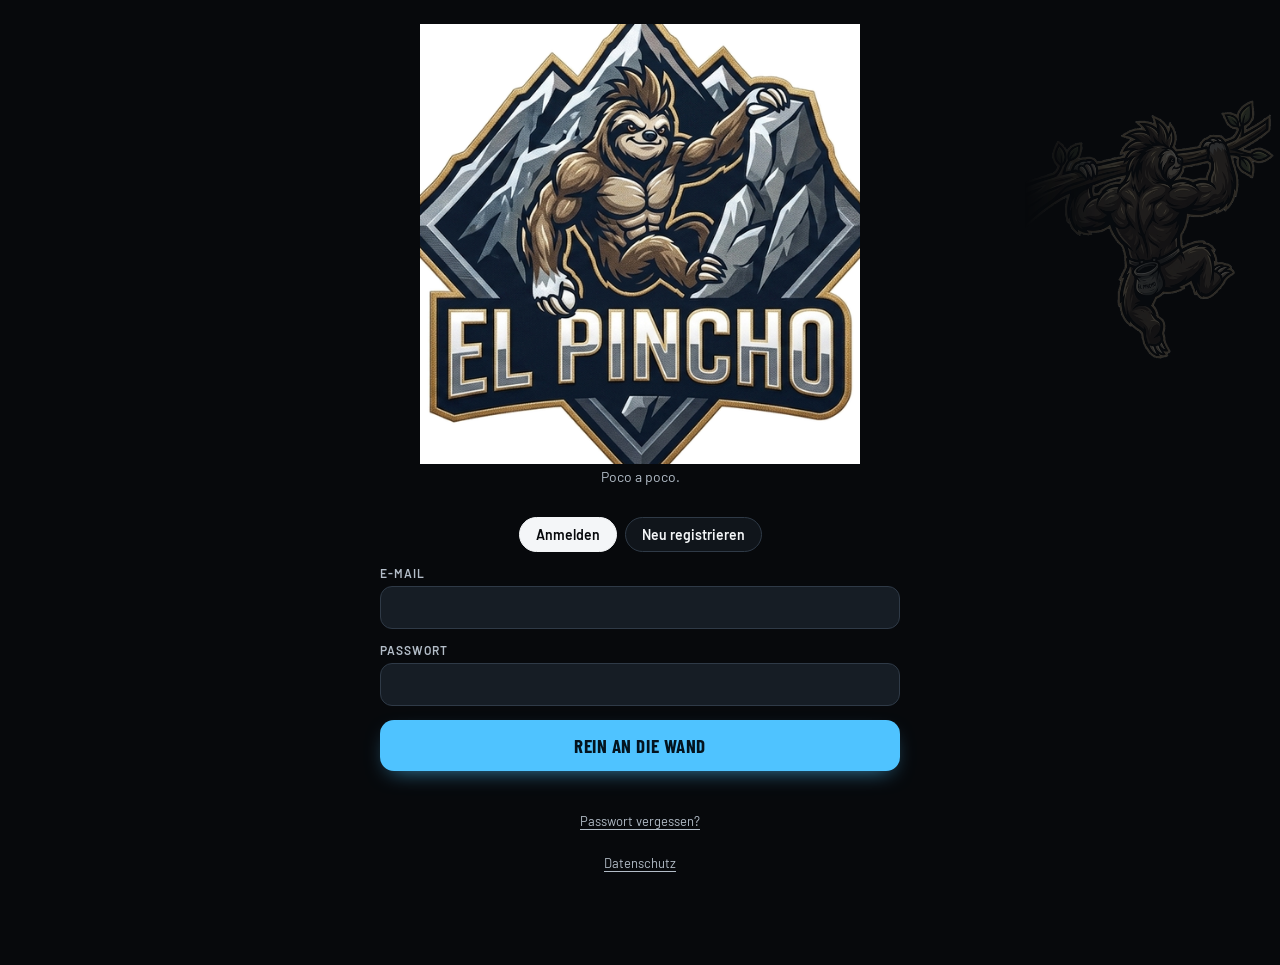
==== commit 46f1bb9a: "Beta: Übungs-Strichmännchen (EXERCISE_FIGURES) in figures-data.js ausgelagert Reine Verschiebung ohn" ====
--- a/beta/index.html
+++ b/beta/index.html
@@ -20,6 +20,7 @@
 <script src="./data.js"></script>
 <script src="./firebase.js"></script>
 <script src="./sloth-rig.js"></script>
+<script src="./figures-data.js"></script>
 <script src="./app.js"></script>
 <script>
   if ('serviceWorker' in navigator) {
--- a/beta/styles.css
+++ b/beta/styles.css
@@ -877,6 +877,9 @@
    Zonen werden je Übung ein-/ausgeblendet statt neu gezeichnet. */
 .fb-muscle-block { margin-top: 0; text-align: center; }
 .muscle-map { width: clamp(70px, 11vh, 150px); margin: 0 auto; display: block; }
+/* Im Ablauf klein halten: die allgemeine .muscle-map-Breite weiter unten (bis 260 px)
+   würde sonst gewinnen und Knöpfe unter den Bildschirmrand schieben. */
+.fb-muscle-block .muscle-map { width: clamp(70px, 11vh, 150px); }
 .muscle-head { fill: var(--ink-faint); opacity: .3; }
 .muscle-zone rect, .muscle-zone ellipse { fill: var(--ink-faint); opacity: .28; transition: fill .2s, opacity .2s; }
 .muscle-zone.secondary rect, .muscle-zone.secondary ellipse { fill: var(--accent); opacity: .5; }
@@ -1508,7 +1511,17 @@
 /* ---------- Faultier-Puppe (sloth-rig.js): SVG aus Einzelteilen ---------- */
 .sloth-rig { display: block; overflow: visible; }
 .sloth-rig-bar { fill: #3b4048; stroke: #0a0a0a; stroke-width: 5; }
-.fb-stage-figure .sloth-img, .fb-phase-figure .sloth-img { max-height: 24vh; width: auto; }
+.sloth-rig-cable { fill: #6b7079; }
+.sloth-rig-handle { fill: #2b2f36; }
+.sloth-rig .sp-far { filter: brightness(.6); }
+.sloth-rig-shadow { fill: #000; opacity: .45; }
+/* Bewegungsbahn der Hand: dezente gestrichelte Hilfslinie hinter der Figur */
+.sloth-rig-path { fill: none; stroke: var(--accent); stroke-width: 7; stroke-dasharray: 2 16; stroke-linecap: round; stroke-linejoin: round; opacity: .55; }
+/* Übungswechsel: kurz einblenden */
+@keyframes slothEnter { from { opacity: 0; transform: scale(.97); } to { opacity: 1; transform: none; } }
+.sloth-rig.sr-enter { animation: slothEnter .35s ease-out; transform-origin: 50% 100%; }
+/* 18vh statt 24vh: mit Geräten (Kabelturm) war die Figur so hoch, dass die Knöpfe unten aus dem Bild rutschten */
+.fb-stage-figure .sloth-img, .fb-phase-figure .sloth-img { max-height: 18vh; width: auto; }
 .timeline-thumb .sloth-img { width: 100%; height: 100%; }
 .fb-phase-figure .sloth-img { width: 100%; height: auto; max-height: none; }
 .fb-phase-figure:has(.sloth-img) { width: clamp(110px, 20vh, 170px); }
@@ -1517,9 +1530,10 @@
 .pg-pr-wrap { display: flex; align-items: center; gap: 10px; margin-bottom: 8px; }
 .pg-pr-wrap .pg-pr { margin-bottom: 0; }
 .pg-pr-sloth { width: 64px; height: auto; flex-shrink: 0; transform-origin: 50% 90%; animation: popIn .5s cubic-bezier(.25, 1.4, .4, 1) both; }
-.fb-hang-visual.fb-paused .sloth-rig g { animation-play-state: paused; }
+.fb-hang-visual.fb-paused .sloth-rig g, .fb-hang-visual.fb-paused .sloth-rig image { animation-play-state: paused; }
 @media (prefers-reduced-motion: reduce) {
-  .sloth-rig g { animation: none !important; }
+  .sloth-rig g, .sloth-rig image, .sloth-rig.sr-enter { animation: none !important; }
+  .sloth-rig .sw-1 { opacity: 0; }
   .fb-done-sloth, .pg-pr-sloth { animation: none; }
 }
 
@@ -1533,3 +1547,269 @@
   -webkit-mask-image: linear-gradient(to right, transparent 0%, #000 38%);
   mask-image: linear-gradient(to right, transparent 0%, #000 38%);
 }
+
+/* ---------- Ablauf-Vollbild, ruhiges Layout (siehe renderFbOverlay) ----------
+   Feste Zeilen, damit zwischen den Phasen nichts springt: Kopf · Phase ·
+   Bühne · Zahl · Info · Steuerung. Phasenfarbe: Hang/Arbeit blau, Pause
+   orange, Bereit weiss. Entwurf: beta/entwurf-timer.html */
+.fbx {
+  --phase: var(--accent);
+  position: absolute; inset: 0;
+  display: grid; grid-template-rows: 56px 60px minmax(0, 1fr) 124px 66px 104px;
+  max-width: 480px; margin: 0 auto;
+  padding: var(--safe-top) 16px var(--safe-bottom);
+}
+.fbx-rest { --phase: var(--accent2); }
+/* Ende der Pause (siehe fbSoonLevel): Phasenfarbe läuft in den letzten 5 s
+   von Orange zu Blau — Titel, Zahl, Balken und Griff-Rahmen gleichzeitig.
+   @property, damit die Farbe animierbar ist. */
+@property --phase { syntax: '<color>'; inherits: true; initial-value: #4fc3ff; }
+.fbx-soon { animation: fbxToWork 1.5s ease-out forwards; }
+@keyframes fbxToWork { from { --phase: var(--accent2); } to { --phase: var(--accent); } }
+.fbx-ready.fbx-soon { animation-name: fbxReadyToWork; }
+@keyframes fbxReadyToWork { from { --phase: var(--ink); } to { --phase: var(--accent); } }
+.fbx-ready .fbx-num { color: var(--phase); }
+.fbx-num.fbx-pop { animation: fbxPop .45s cubic-bezier(.25, 1.5, .4, 1); }
+@keyframes fbxPop { 0% { transform: scale(1.28); } 100% { transform: scale(1); } }
+.fbx-stage.fbx-flash::after {
+  content: ''; position: absolute; inset: 0; border-radius: inherit; pointer-events: none; z-index: 3;
+  box-shadow: inset 0 0 0 3px var(--accent), inset 0 0 60px rgba(var(--accent-rgb), .45);
+  animation: fbxFlash .9s ease-out forwards;
+}
+@keyframes fbxFlash { 0% { opacity: 1; } 100% { opacity: 0; } }
+.fbx-ready { --phase: var(--ink); }
+
+.fbx-top { display: flex; align-items: center; gap: 12px; }
+.fbx-icon {
+  width: 40px; height: 40px; flex: none; border-radius: 50%;
+  border: 1px solid var(--line); background: var(--surface); color: var(--ink);
+  display: grid; place-items: center; cursor: pointer;
+}
+.fbx-icon svg { width: 18px; height: 18px; }
+.fbx-segs { flex: 1; display: flex; gap: 3px; height: 6px; }
+.fbx-seg { min-width: 4px; background: var(--line-soft); border-radius: 3px; overflow: hidden; }
+.fbx-seg i { display: block; height: 100%; background: var(--ink-dim); transform: scaleX(0); transform-origin: left; }
+.fbx-seg.current i { background: var(--phase); }
+
+.fbx-title { display: flex; align-items: baseline; justify-content: space-between; gap: 12px; align-self: center; min-width: 0; }
+.fbx-phase {
+  font-family: 'Barlow Condensed', sans-serif; font-weight: 700; font-size: 40px; line-height: 1;
+  letter-spacing: .02em; text-transform: uppercase; color: var(--phase); white-space: nowrap;
+}
+.fbx-paused-tag { font-size: 16px; letter-spacing: .08em; color: var(--ink-dim); margin-left: 10px; vertical-align: middle; }
+.fbx-rep {
+  font-family: 'Barlow Condensed', sans-serif; font-weight: 600; font-size: 19px; color: var(--ink-dim);
+  white-space: nowrap; flex: none; /* Grösse passt fbFitOverlayText an, statt abzuschneiden */
+}
+
+.fbx-stage {
+  position: relative; overflow: hidden; border-radius: 20px;
+  background: radial-gradient(120% 80% at 50% 0%, #141b23 0%, var(--bg) 70%);
+}
+.fbx-board { position: absolute; left: 4%; width: 92%; top: 14px; }
+.fbx-board img { display: block; width: 100%; height: auto; }
+.fbx-board-dim { filter: brightness(.38) saturate(.6); }
+.fbx-board-lit { position: absolute; inset: 0; clip-path: url(#fbx-grip-clip); }
+.fbx-board-rings { position: absolute; inset: 0; width: 100%; height: 100%; overflow: visible; }
+.fbx-clipdef { position: absolute; }
+.fbx-ring { fill: none; stroke: var(--phase); stroke-width: 2.5px; }
+.fbx-ring-l { stroke: var(--accent); }
+.fbx-ring-r { stroke: var(--accent2); }
+.fbx-rest .fbx-ring, .fbx-ready .fbx-ring { stroke-dasharray: 5 3; }
+.fbx-tag {
+  position: absolute; transform: translate(-50%, calc(-100% - 6px)); z-index: 1;
+  font-family: 'Barlow Condensed', sans-serif; font-size: 13px; font-weight: 700; letter-spacing: .06em; text-transform: uppercase;
+  color: var(--bg); background: var(--ink); padding: 2px 9px; border-radius: 10px; white-space: nowrap;
+}
+.fbx-tag-top { left: 50%; top: 14px; transform: translateX(-50%); }
+.fbx-fig { position: absolute; transition: opacity .25s; }
+.fbx-fig svg { display: block; width: 100%; height: 100%; }
+.fbx-measuring .sloth-rig g, .fbx-measuring .sloth-rig image { animation: none !important; }
+.fbx.paused .sloth-rig g, .fbx.paused .sloth-rig image { animation-play-state: paused; }
+.fbx-center {
+  position: absolute; inset: 14px 12px 10px; display: flex; flex-direction: column; align-items: center; justify-content: center; gap: 6px;
+}
+.fbx-center:has(~ .fbx-tag-top) { top: 44px; }
+.fbx-center > svg, .fbx-center .sloth-img, .fbx-center .ex-figure { flex: 1 1 auto; min-height: 0; max-height: 100%; max-width: 100%; width: auto; height: 100%; }
+.fbx-center .ex-figure-caption { flex: none; font-size: 13px; color: var(--ink-dim); text-align: center; }
+.fbx-center .campus-work-figure { max-width: 100%; }
+.fbx-muscles { position: absolute; top: 10px; right: 10px; width: 84px; opacity: .9; }
+.fbx-muscles svg { width: 100%; height: auto; display: block; }
+.fbx-checkin {
+  position: absolute; left: 10px; right: 10px; bottom: 10px; z-index: 2;
+  background: var(--surface); border: 1px solid var(--line); border-radius: 16px; padding: 10px 12px;
+}
+.fbx-stage:has(.fbx-checkin:not(:empty)) .ex-figure-caption { visibility: hidden; }
+.fbx-checkin:empty { display: none; }
+
+.fbx-count { display: flex; flex-direction: column; align-items: center; justify-content: center; gap: 6px; }
+.fbx-num {
+  font-family: 'Barlow Condensed', sans-serif; font-weight: 700; font-size: 108px; line-height: .9;
+  font-variant-numeric: tabular-nums; color: var(--ink); height: 98px; display: flex; align-items: center;
+}
+.fbx-rest .fbx-num { color: var(--phase); }
+.fbx-num.work-tense { animation: blinkTense .5s steps(1) infinite; }
+.fbx-num.los-flash { color: var(--accent); }
+.fbx-bar { width: 100%; height: 6px; border-radius: 3px; background: var(--line-soft); overflow: hidden; }
+.fbx-bar i { display: block; height: 100%; background: var(--phase); transform: scaleX(0); transform-origin: left; }
+@keyframes fbBarFill { from { transform: scaleX(0); } to { transform: scaleX(1); } }
+
+.fbx-info { text-align: center; align-self: center; min-width: 0; }
+.fbx-info b {
+  display: -webkit-box; -webkit-box-orient: vertical; -webkit-line-clamp: 2; overflow: hidden;
+  font-size: 17px; font-weight: 600; line-height: 1.15; max-height: 2.3em;
+}
+.fbx-info > span { display: block; font-size: 15px; color: var(--ink-faint); white-space: nowrap; overflow: hidden; }
+
+.fbx-controls { display: flex; align-items: center; justify-content: center; gap: 28px; }
+.fbx-ctl {
+  width: 60px; height: 60px; border-radius: 50%; border: 1px solid var(--line); background: var(--surface);
+  color: var(--ink); display: grid; place-items: center; cursor: pointer;
+}
+.fbx-ctl svg { width: 24px; height: 24px; }
+.fbx-ctl:disabled { visibility: hidden; }
+.fbx-main {
+  width: 84px; height: 84px; border-radius: 42px; border: 0; cursor: pointer;
+  background: var(--accent); color: var(--accent-ink); display: grid; place-items: center;
+  box-shadow: 0 6px 24px rgba(var(--accent-rgb), .28);
+  font-family: 'Barlow Condensed', sans-serif; font-weight: 700; font-size: 24px; letter-spacing: .04em;
+}
+.fbx-main svg { width: 32px; height: 32px; }
+.fbx-main-wide { width: auto; min-width: 150px; padding: 0 28px; }
+
+.fbx-sheet-bg { position: fixed; inset: 0; z-index: 4; background: rgba(0, 0, 0, .55); display: flex; align-items: flex-end; justify-content: center; }
+.fbx-sheet {
+  width: 100%; max-width: 480px; display: grid; gap: 10px;
+  background: var(--surface); border-top: 1px solid var(--line); border-radius: 20px 20px 0 0;
+  padding: 22px 16px calc(22px + var(--safe-bottom)); animation: riseIn .18s ease both;
+}
+.fbx-sheet-title { font-family: 'Barlow Condensed', sans-serif; font-weight: 700; font-size: 26px; }
+.fbx-sheet-text { color: var(--ink-dim); margin-bottom: 6px; }
+.fbx-danger { color: var(--accent2); }
+
+/* Kleine Handys: Zahl und Titel etwas kleiner, Bühne behält den Rest */
+@media (max-height: 700px) {
+  .fbx { grid-template-rows: 52px 50px minmax(0, 1fr) 100px 62px 92px; }
+  .fbx-phase { font-size: 32px; }
+  .fbx-num { font-size: 84px; height: 78px; }
+  .fbx-main { width: 72px; height: 72px; }
+  .fbx-ctl { width: 52px; height: 52px; }
+}
+@media (prefers-reduced-motion: reduce) {
+  .fbx-num.work-tense, .fbx-num.fbx-pop, .fbx-stage.fbx-flash::after { animation: none; }
+  .fbx-soon { animation: none; --phase: var(--accent); }
+}
+
+/* ---------- Konto: Navigation unten anordnen ---------- */
+.nav-pref-list { display: flex; flex-direction: column; gap: 6px; }
+.nav-pref-row {
+  display: flex; align-items: center; gap: 10px; padding: 8px 10px;
+  border: 1px solid var(--line); border-radius: 14px; background: var(--surface-2);
+}
+.nav-pref-row.off { opacity: .5; }
+.nav-pref-icon { display: grid; place-items: center; color: var(--ink-dim); }
+.nav-pref-label { flex: 1; font-weight: 600; }
+.nav-pref-btn {
+  width: 40px; height: 40px; border-radius: 50%; border: 1px solid var(--line);
+  background: var(--surface); color: var(--ink); font-size: 18px; cursor: pointer;
+}
+.nav-pref-btn:disabled { visibility: hidden; }
+
+/* Start-Knöpfe ohne Inhalt ausblenden statt ausgrauen (der Leer-Hinweis darüber erklärt, was fehlt) */
+#plan-start:disabled, #fb-start-ablauf:disabled { display: none; }
+
+/* Wochenplan: Tag (+ HEUTE) | Titel | Typ | Start */
+.day-row { display: grid; grid-template-columns: 52px 1fr 40px; grid-template-areas: 'd title go' 'd tag go'; align-items: center; column-gap: 10px; row-gap: 4px; border-radius: 16px; padding: 10px 12px; }
+.day-row .d { grid-area: d; }
+.day-row input { grid-area: title; }
+.day-row select { grid-area: tag; justify-self: start; }
+.day-row .day-go, .day-row .day-go-gap { grid-area: go; }
+.day-row .d { width: auto; display: flex; flex-direction: column; align-items: flex-start; gap: 4px; font-size: 13px; font-weight: 600; color: var(--ink-dim); }
+.day-row.today .d { color: var(--accent); }
+.day-row .tag-pill { border-radius: 999px; font-size: 9px; padding: 2px 6px; }
+.day-row input { min-width: 0; font-size: 15px; }
+.day-row select { width: auto; min-width: 104px; font-size: 12px; font-weight: 600; letter-spacing: .06em; padding: 5px 8px; color: var(--ink-dim); }
+.day-go, .day-go-gap { width: 40px; height: 40px; }
+.day-go { border-radius: 50%; border: 1px solid var(--line); background: var(--surface-2); color: var(--ink); display: grid; place-items: center; cursor: pointer; padding: 0; }
+.day-go svg { width: 16px; height: 16px; fill: currentColor; }
+.day-row.today .day-go { background: var(--accent); border-color: var(--accent); color: var(--accent-ink); }
+
+/* Leere Zustände als Einladung: Faultier, ein Satz, ein klarer nächster Schritt */
+.empty-invite { display: grid; justify-items: center; text-align: center; gap: 10px; padding: 22px 18px; }
+.empty-invite h3 { margin: 0; font-family: 'Barlow Condensed', sans-serif; font-size: 24px; }
+.empty-invite p { margin: 0; max-width: 34ch; }
+.empty-invite .empty-invite-sloth { height: 150px; width: auto; }
+.empty-invite-actions { display: flex; flex-wrap: wrap; justify-content: center; gap: 10px; margin-top: 6px; }
+.empty-invite-actions .btn { width: auto; min-width: 150px; text-decoration: none; text-align: center; }
+
+/* Körperkarte ein-/ausklappen */
+.ex-body-toggle { display: inline-flex; align-items: center; gap: 8px; margin: 10px 0 4px; padding: 8px 14px; border-radius: 999px;
+  border: 1px solid var(--line); background: var(--surface-2); color: var(--ink); font: 600 14px 'Barlow', system-ui, sans-serif; cursor: pointer; }
+.ex-searching .ex-body-toggle { display: none; }
+
+/* Satz-Arten im Fingerboard: grosse Kacheln statt kleiner Pillen (auch mit Kreide an den Fingern gut zu treffen) */
+.fb-addtype-row { display: grid; grid-template-columns: repeat(3, 1fr); gap: 8px; }
+.fb-addtype-row .chip { min-height: 46px; font-size: 15px; justify-content: center; text-align: center; border-radius: 14px; margin: 0; }
+
+/* Fingerboard-Startkarte: nächster sinnvoller Schritt ganz oben */
+.fb-start-card { display: flex; align-items: center; gap: 14px; padding: 16px 16px 16px 18px; margin: 4px 0 18px; border-radius: 20px;
+  background: linear-gradient(135deg, rgba(var(--accent-rgb), .16), rgba(var(--accent-rgb), .04)); border: 1px solid rgba(var(--accent-rgb), .45); }
+.fb-start-text { flex: 1; display: grid; gap: 2px; min-width: 0; }
+.fb-start-eyebrow { font: 600 11px 'Barlow', system-ui, sans-serif; letter-spacing: .12em; text-transform: uppercase; color: var(--accent); }
+.fb-start-text b { font: 700 26px/1.05 'Barlow Condensed', sans-serif; color: var(--ink); }
+.fb-start-meta { font-size: 13px; color: var(--ink-dim); }
+.fb-start-card .fb-start-go { width: 60px; height: 60px; border-radius: 50%; flex: none; display: grid; place-items: center; padding: 0; }
+.fb-start-sug { font-size: 13px; color: var(--accent); font-weight: 600; }
+
+/* Übung antippen -> Hinzufügen-Knopf erscheint direkt in der Karte */
+.ex-card { flex-wrap: wrap; }
+.ex-quick-add { flex: 0 0 calc(100% - 16px); margin: 0 8px 8px; min-height: 44px; border: 0; border-radius: 12px; background: var(--accent); color: var(--accent-ink);
+  font: 700 16px 'Barlow', system-ui, sans-serif; cursor: pointer; animation: riseIn .18s ease both; }
+.ex-quick-add.done { background: var(--surface-2); color: var(--success); }
+
+/* Faultier-Animationen (Konto): Ruhig = ohne Gesichter, Bahnlinie, Überblenden; Aus = steht still */
+.anim-calm .sloth-rig .sf-blink, .anim-calm .sloth-rig .sf-yawn, .anim-calm .sloth-rig .sf-effort { animation: none !important; opacity: 0 !important; }
+.anim-calm .sloth-rig-path, .anim-off .sloth-rig-path { display: none; }
+.anim-calm .sloth-rig.sr-enter, .anim-off .sloth-rig.sr-enter { animation: none; }
+.anim-off .sloth-rig g, .anim-off .sloth-rig image { animation: none !important; }
+.anim-off .sloth-rig .sw-1 { opacity: 0; }
+.anim-off .fb-done-sloth, .anim-off .pg-pr-sloth { animation: none; }
+
+/* Supersätze */
+.ss-link { display: block; width: 100%; margin: -2px 0 8px; padding: 8px 12px; border-radius: 12px; border: 1px dashed var(--line);
+  background: none; color: var(--ink-dim); font: 600 14px 'Barlow', system-ui, sans-serif; cursor: pointer; text-align: center; }
+.ss-link.linked { border-style: solid; border-color: rgba(var(--accent-rgb), .5); color: var(--accent); }
+.ex-row.in-superset { border-left: 3px solid var(--accent); }
+.ss-badge { display: inline-block; margin-right: 6px; padding: 1px 7px; border-radius: 999px; background: rgba(var(--accent-rgb), .15);
+  color: var(--accent); font: 700 11px 'Barlow', system-ui, sans-serif; letter-spacing: .04em; vertical-align: middle; }
+.fs-tabs { display: flex; gap: 6px; overflow-x: auto; padding-bottom: 8px; margin-bottom: 6px; scrollbar-width: none; }
+.fs-tabs .chip { flex: none; white-space: nowrap; }
+.ss-dot { display: inline-block; width: 7px; height: 7px; border-radius: 50%; background: var(--accent); margin-right: 6px; vertical-align: middle; }
+
+/* Pausen-Bildschirm (Gym): gross, lesbar aus einem Meter */
+#fs-rest-screen { z-index: 70; align-items: stretch; }
+.fs-rest-card { max-width: 480px; max-height: none; height: 100%; margin: 0 auto; display: flex; flex-direction: column; align-items: center; gap: 14px;
+  padding: calc(14px + var(--safe-top)) 20px calc(20px + var(--safe-bottom)); background: var(--bg); border: 0; overflow-y: auto; }
+.fs-rest-grip { width: 44px; height: 5px; border-radius: 3px; background: var(--line); margin-bottom: 4px; }
+.fs-rest-dial { position: relative; width: min(72vw, 300px); aspect-ratio: 1; }
+.fs-rest-dial svg { width: 100%; height: 100%; transform: rotate(-90deg); }
+.fs-rest-track { fill: none; stroke: var(--surface-2); stroke-width: 12; }
+.fs-rest-ring { fill: none; stroke: #ff6b47; stroke-width: 12; stroke-linecap: round; transition: stroke-dashoffset .9s linear, stroke .3s; }
+#fs-rest-screen.ready .fs-rest-ring { stroke: var(--success); }
+.fs-rest-center { position: absolute; inset: 0; display: grid; place-content: center; justify-items: center; gap: 2px; }
+.fs-rest-big { font: 700 clamp(56px, 18vw, 84px)/1 'Barlow Condensed', sans-serif; color: var(--ink); }
+.fs-rest-label { font: 600 12px 'Barlow', system-ui, sans-serif; letter-spacing: .14em; text-transform: uppercase; color: var(--ink-dim); }
+.fs-rest-state { font: 600 16px 'Barlow', system-ui, sans-serif; color: #ff6b47; }
+#fs-rest-screen.ready .fs-rest-state { color: var(--success); }
+.fs-rest-target { display: flex; align-items: center; gap: 14px; color: var(--ink-dim); font: 600 15px 'Barlow', system-ui, sans-serif; }
+.fs-rest-adj { min-width: 64px; min-height: 40px; border-radius: 999px; border: 1px solid var(--line); background: var(--surface-2); color: var(--ink); font: 600 14px 'Barlow', system-ui, sans-serif; cursor: pointer; }
+.fs-rest-next { width: 100%; display: grid; gap: 8px; padding: 14px 16px; border-radius: 18px; background: var(--surface); border: 1px solid var(--line-soft); }
+.fs-rest-next-row { display: grid; grid-template-columns: auto 1fr; column-gap: 8px; align-items: baseline; }
+.fs-rest-next-row b { font: 700 22px/1.15 'Barlow Condensed', sans-serif; color: var(--ink); grid-column: 2; }
+.fs-rest-next-row .ss-badge { grid-row: 1 / span 2; align-self: center; }
+.fs-rest-next-row span:last-child { grid-column: 2; font-size: 15px; color: var(--ink-dim); }
+.fs-rest-go { width: 100%; min-height: 76px; font-size: 26px; border-radius: 22px; margin-top: auto; }
+#fs-rest-screen.ready .fs-rest-go { box-shadow: 0 0 0 4px rgba(74, 222, 128, .35); }
+.fs-rest-actions { display: flex; gap: 10px; justify-content: center; }
+#fs-rest-timer { cursor: pointer; }
+.fs-dock-hint { font-size: 14px; color: var(--ink-dim); margin: -2px 0 8px; }
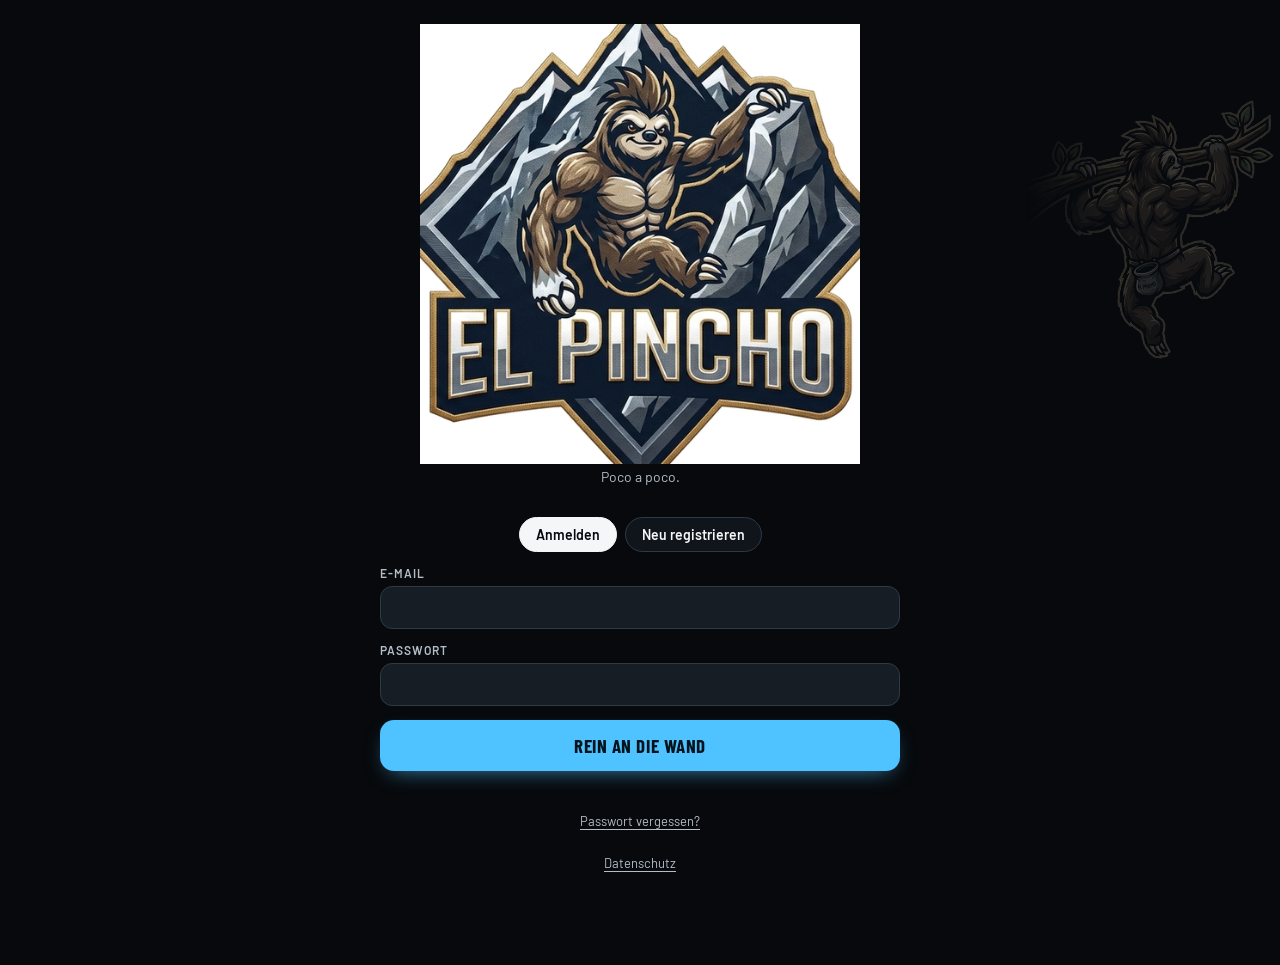
==== commit 650d9bf6: "Beta: Zielmuskeln-Übersicht in muscle-map.js ausgelagert Reine Verschiebung ohne inhaltliche Änderun" ====
--- a/beta/index.html
+++ b/beta/index.html
@@ -21,6 +21,7 @@
 <script src="./firebase.js"></script>
 <script src="./sloth-rig.js"></script>
 <script src="./figures-data.js"></script>
+<script src="./muscle-map.js"></script>
 <script src="./app.js"></script>
 <script>
   if ('serviceWorker' in navigator) {
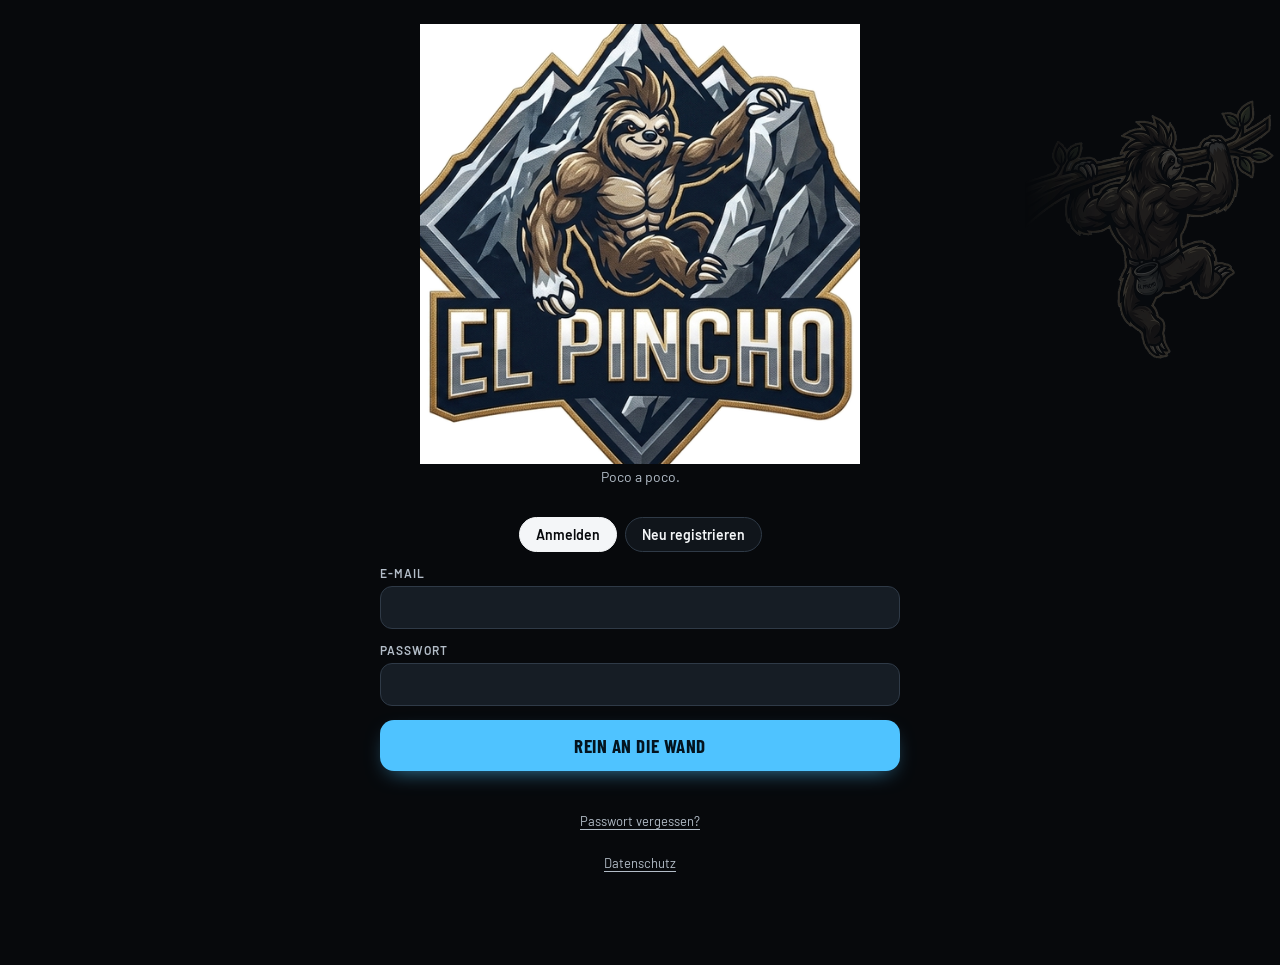
==== commit 80a96229: "Beta: Datenschutz + eigene Daten in privacy.js ausgelagert Reine Verschiebung ohne inhaltliche Änder" ====
--- a/beta/index.html
+++ b/beta/index.html
@@ -22,6 +22,7 @@
 <script src="./sloth-rig.js"></script>
 <script src="./figures-data.js"></script>
 <script src="./muscle-map.js"></script>
+<script src="./privacy.js"></script>
 <script src="./app.js"></script>
 <script>
   if ('serviceWorker' in navigator) {
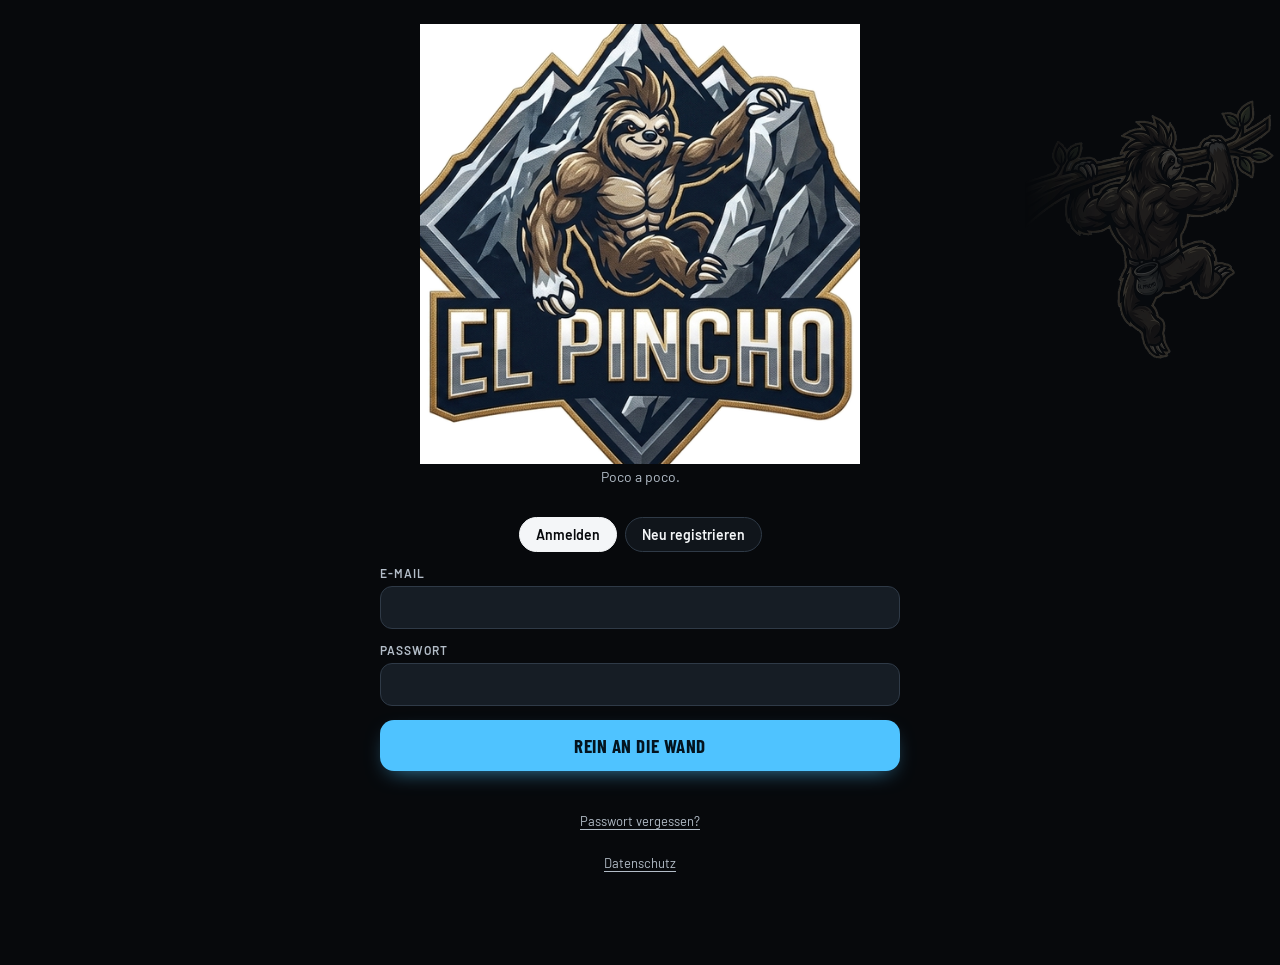
==== commit 23e31cb0: "app.js in Bereichsdateien unter js/ aufgeteilt Reiner Schnitt an Abschnittsgrenzen, kein Code geände" ====
--- a/beta/index.html
+++ b/beta/index.html
@@ -17,13 +17,36 @@
 <div id="app"></div>
 <div id="toast-root"></div>
 
-<script src="./data.js"></script>
-<script src="./firebase.js"></script>
-<script src="./sloth-rig.js"></script>
-<script src="./figures-data.js"></script>
-<script src="./muscle-map.js"></script>
-<script src="./privacy.js"></script>
-<script src="./app.js"></script>
+<!-- Reihenfolge zählt: alle Skripte teilen einen globalen Namensraum; main.js zuletzt. -->
+<script src="./js/config.js"></script>
+<script src="./js/data.js"></script>
+<script src="./js/firebase.js"></script>
+<script src="./js/sloth-rig-data.js"></script>
+<script src="./js/sloth-rig.js"></script>
+<script src="./js/core.js"></script>
+<script src="./js/exercise-picker.js"></script>
+<script src="./js/login.js"></script>
+<script src="./js/shell.js"></script>
+<script src="./js/plan.js"></script>
+<script src="./js/log.js"></script>
+<script src="./js/ausdauer.js"></script>
+<script src="./js/flow.js"></script>
+<script src="./js/gym.js"></script>
+<script src="./js/fingerboard.js"></script>
+<script src="./js/fb-builder.js"></script>
+<script src="./js/fb-dice.js"></script>
+<script src="./js/exercise-figures.js"></script>
+<script src="./js/fb-blocks.js"></script>
+<script src="./js/audio.js"></script>
+<script src="./js/fb-runner.js"></script>
+<script src="./js/progress.js"></script>
+<script src="./js/cycle.js"></script>
+<script src="./js/challenges.js"></script>
+<script src="./js/privacy.js"></script>
+<script src="./js/help.js"></script>
+<script src="./js/custom-exercises.js"></script>
+<script src="./js/konto.js"></script>
+<script src="./js/main.js"></script>
 <script>
   if ('serviceWorker' in navigator) {
     window.addEventListener('load', () => navigator.serviceWorker.register('./sw.js'));
--- a/beta/styles.css
+++ b/beta/styles.css
@@ -514,7 +514,8 @@
   display: flex; align-items: center; justify-content: space-between; gap: 10px;
   font-size: 12.5px; color: var(--ink); font-weight: 600; margin-bottom: 8px;
 }
-#fs-dock .fs-dock-name { overflow: hidden; text-overflow: ellipsis; white-space: nowrap; }
+#fs-dock .fs-dock-name { overflow: hidden; text-overflow: ellipsis; white-space: nowrap; flex: 1; min-width: 0; }
+#fs-dock .fs-session-clock { flex-shrink: 0; color: var(--ink-faint); font-weight: 500; font-variant-numeric: tabular-nums; }
 #fs-dock .fs-dock-head .btn { flex-shrink: 0; padding: 6px 12px; font-size: 13px; }
 #fs-dock .fs-work-timer { font-size: 48px; margin-bottom: 8px; }
 #fs-dock .fs-rest-timer { font-size: 22px; padding: 8px; margin-bottom: 10px; }
@@ -1512,6 +1513,7 @@
 .sloth-rig { display: block; overflow: visible; }
 .sloth-rig-bar { fill: #3b4048; stroke: #0a0a0a; stroke-width: 5; }
 .sloth-rig-cable { fill: #6b7079; }
+.sloth-rig-rope { fill: none; stroke: #2b2f36; stroke-width: 7; stroke-linecap: round; }
 .sloth-rig-handle { fill: #2b2f36; }
 .sloth-rig .sp-far { filter: brightness(.6); }
 .sloth-rig-shadow { fill: #000; opacity: .45; }
@@ -1813,3 +1815,174 @@
 .fs-rest-actions { display: flex; gap: 10px; justify-content: center; }
 #fs-rest-timer { cursor: pointer; }
 .fs-dock-hint { font-size: 14px; color: var(--ink-dim); margin: -2px 0 8px; }
+
+/* Notiz zum Satz (Pausen-Screen) und Anzeige unter dem Satz */
+.fs-rest-note { width: 100%; box-sizing: border-box; margin: 4px 0 12px; padding: 10px 12px; background: var(--surface-2); border: 1px solid var(--line); color: var(--ink); border-radius: var(--radius-sm); font-size: 16px; }
+.fs-set-note { font-size: 12px; color: var(--ink-faint); margin: -2px 0 6px 4px; }
+.fs-set-note::before { content: '✎ '; }
+
+/* Übung würfeln (Freestyle) */
+.ex-dice-row { display: flex; justify-content: flex-end; margin: -2px 0 8px; }
+.ex-dice-card { border: 1px solid var(--line); background: var(--surface-2); border-radius: var(--radius-sm); padding: 10px 12px; margin-bottom: 10px; display: flex; flex-direction: column; gap: 4px; }
+.ex-dice-label { font-size: 11px; letter-spacing: .08em; text-transform: uppercase; color: var(--ink-faint); font-weight: 700; }
+.ex-dice-name { font-size: 18px; color: var(--ink); }
+.ex-dice-actions { display: flex; gap: 8px; align-items: center; margin-top: 4px; }
+
+/* Würfeln am Board */
+.fb-dice-card { text-align: left; }
+.fb-dice-title { margin: 0 0 12px; font-size: 20px; }
+.fb-dice-label { display: block; margin: 12px 0 6px; }
+.fb-dice-go { width: 100%; margin-top: 16px; }
+.fb-dice-preview { margin-top: 14px; border-top: 1px solid var(--line); padding-top: 10px; max-height: 40vh; overflow-y: auto; }
+.fb-dice-preview ol { margin: 6px 0 0; padding-left: 22px; font-size: 14px; color: var(--ink); }
+.fb-dice-preview li { margin: 3px 0; }
+.fb-dice-preview small { color: var(--ink-faint); }
+.fb-dice-actions { display: flex; gap: 8px; margin-top: 12px; }
+.fb-dice-actions .btn { flex: 1; }
+
+/* Fortschritt: Woche, Muskelgruppen, Heatmap, Volumen, Rekorde, Hinweise */
+.pg-weeknav { display: flex; align-items: center; justify-content: space-between; margin-bottom: 10px; }
+.pg-weeknav-btn { width: 40px; height: 40px; border-radius: 50%; border: 1px solid var(--line); background: var(--surface); color: var(--ink); font-size: 20px; cursor: pointer; }
+.pg-weeknav-label { text-align: center; }
+.pg-weeknav-label b { display: block; font-size: 17px; }
+.pg-weeknav-label span { font-size: 12px; color: var(--ink-faint); }
+.pg-delta { display: block; font-size: 11.5px; font-weight: 700; margin-top: 3px; color: var(--ink-faint); }
+.pg-delta.up { color: var(--success); }
+.pg-delta.down { color: var(--accent2); }
+.pg-mg-row { display: grid; grid-template-columns: 96px 1fr 30px; align-items: center; gap: 8px; padding: 5px 0; }
+.pg-mg-name { font-size: 14px; font-weight: 600; }
+.pg-mg-flag { font-size: 11px; color: var(--accent2); font-weight: 700; }
+.pg-mg-track { position: relative; height: 16px; }
+.pg-mg-band { position: absolute; top: 0; bottom: 0; background: rgba(74, 222, 128, .12); border-left: 1px dashed rgba(74, 222, 128, .5); border-right: 1px dashed rgba(74, 222, 128, .5); }
+.pg-mg-bar { position: absolute; left: 0; top: 3px; height: 10px; background: var(--accent); border-radius: 0 4px 4px 0; }
+.pg-mg-num { font: 700 17px 'Barlow Condensed', sans-serif; text-align: right; }
+.pg-mg-scale { display: grid; grid-template-columns: 96px 1fr 30px; gap: 8px; font-size: 11px; color: var(--ink-faint); margin-top: 2px; }
+.pg-mg-scale > div { position: relative; height: 14px; }
+.pg-mg-scale span { position: absolute; transform: translateX(-50%); }
+.pg-heat-wrap { max-width: 300px; margin: 0 auto; }
+.muscle-map.pg-heat-map { width: 100%; }
+.pg-heat-map .body-base { pointer-events: none; }
+.pg-heat-map .pg-heat-zone path { stroke: var(--surface); stroke-width: .8; cursor: pointer; opacity: 1; }
+.pg-heat-map .pg-heat-zone.sel path { stroke: var(--ink); stroke-width: 1.6; }
+.pg-heat-legend { display: flex; justify-content: center; gap: 2px; margin-top: 10px; font-size: 11px; color: var(--ink-faint); }
+.pg-heat-legend div { text-align: center; width: 54px; }
+.pg-heat-legend i { display: block; height: 10px; border-radius: 2px; margin-bottom: 3px; }
+.pg-readout { font-size: 13.5px; margin: 8px 0 0; min-height: 20px; }
+.pg-vol { display: block; width: 100%; }
+.pg-vol-axis { font-size: 10.5px; fill: var(--ink-faint); font-family: Barlow, sans-serif; }
+.pg-vol-hit { cursor: pointer; }
+.pg-record { display: flex; justify-content: space-between; align-items: baseline; gap: 10px; padding: 8px 0; border-top: 1px solid var(--line-soft); font-size: 14.5px; }
+.pg-record:first-of-type { border-top: 0; }
+.pg-record small { display: block; font-size: 12px; color: var(--ink-faint); }
+.pg-record b { white-space: nowrap; }
+.pg-hint { display: flex; gap: 10px; padding: 8px 0; border-top: 1px solid var(--line-soft); font-size: 14px; }
+.pg-hint:first-of-type { border-top: 0; }
+.pg-hint-ico { flex: none; width: 26px; height: 26px; border-radius: 50%; display: grid; place-items: center; background: var(--surface-2); font-size: 13px; }
+
+/* Würfelduell (Vollbild, alles unter #duel, aus dem Entwurf übernommen) */
+#duel {
+--bg: #0c0e12; --surface: #1b2028; --surface2: #232a34;
+--line: #3a4250; --line-soft: #2a3140;
+--ink: #f2efe6; --dim: #96a0ae; --faint: #8f97a5;
+--blue: #4fc3ff; --on-blue: #06202f; --orange: #ff6b47; --good: #4ade80;
+--pa: #4fc3ff; --pb: #ff6b47;
+}
+#duel, #duel * { box-sizing: border-box; margin: 0; padding: 0; }
+#duel { position: fixed; inset: 0; z-index: 400; overflow-y: auto; background: var(--bg); color: var(--ink); font-family: Barlow, system-ui, sans-serif; -webkit-tap-highlight-color: transparent; }
+#duel button { font: inherit; color: inherit; background: none; border: 0; cursor: pointer; }
+#duel input { font: inherit; }
+#duel .cond { font-family: 'Barlow Condensed', Barlow, sans-serif; }
+#duel .screen { min-height: 100dvh; max-width: 480px; margin: 0 auto; display: flex; flex-direction: column; padding: 12px 16px calc(16px + env(safe-area-inset-bottom)); }
+/* Kopf: Punktestand + Runde + Demo */
+#duel .top { display: flex; align-items: center; gap: 10px; height: 52px; }
+#duel .score { flex: 1; display: flex; align-items: center; justify-content: center; gap: 10px; font-weight: 700; }
+#duel .score .p { display: flex; align-items: center; gap: 6px; font-size: 15px; }
+#duel .score .p i { width: 10px; height: 10px; border-radius: 50%; }
+#duel .score .pts { font: 700 22px 'Barlow Condensed', sans-serif; white-space: nowrap; }
+#duel .score .colon { color: var(--faint); font-size: 20px; }
+#duel .icon-btn { width: 40px; height: 40px; border-radius: 50%; border: 1px solid var(--line); background: var(--surface); display: grid; place-items: center; font-size: 16px; flex: none; }
+#duel .speed { font-size: 12px; font-weight: 700; padding: 0 10px; height: 28px; border-radius: 14px; border: 1px solid var(--line); color: var(--faint); flex: none; }
+#duel .speed.on { color: var(--on-blue); background: var(--blue); border-color: var(--blue); }
+#duel .round { text-align: center; font-size: 12px; letter-spacing: .12em; text-transform: uppercase; color: var(--faint); font-weight: 700; margin: 4px 0 10px; }
+#duel .main { flex: 1; display: flex; flex-direction: column; justify-content: center; gap: 14px; }
+#duel .who { text-align: center; font-size: 18px; font-weight: 600; color: var(--dim); }
+#duel .who b { color: var(--ink); }
+#duel .tag { display: inline-block; padding: 2px 10px; border-radius: 999px; font-weight: 700; color: var(--bg); }
+/* Board mit markiertem Griff */
+#duel .board { position: relative; border-radius: 16px; overflow: hidden; background: radial-gradient(120% 80% at 50% 0%, #141b23 0%, var(--bg) 70%); padding: 10px; }
+#duel .board-in { position: relative; }
+#duel .board img { display: block; width: 100%; }
+#duel .dot { position: absolute; width: 22px; height: 22px; margin: -11px 0 0 -11px; border-radius: 50%; border: 3px solid var(--ink); background: rgba(79, 195, 255, .45); box-shadow: 0 0 0 4px rgba(79, 195, 255, .25); animation: duel-pulse 1.4s ease-in-out infinite; }
+@keyframes duel-pulse { 50% { box-shadow: 0 0 0 10px rgba(79, 195, 255, 0); } }
+#duel .grip-name { text-align: center; }
+#duel .grip-name b { display: block; font: 700 30px 'Barlow Condensed', sans-serif; line-height: 1.05; }
+#duel .grip-name span { font-size: 15px; color: var(--dim); }
+#duel .tier { display: flex; justify-content: center; gap: 4px; margin-top: 6px; }
+#duel .tier i { width: 18px; height: 5px; border-radius: 3px; background: var(--line); }
+#duel .tier i.on { background: var(--orange); }
+/* Würfel */
+#duel .die { align-self: center; width: 150px; height: 150px; border-radius: 30px; background: var(--surface); border: 2px solid var(--line); display: grid; place-items: center; font: 700 76px 'Barlow Condensed', sans-serif; line-height: 1; }
+#duel .die small { display: block; font-size: 20px; color: var(--dim); margin-top: -6px; text-align: center; }
+#duel .die.rolling { animation: duel-wobble .12s linear infinite; }
+#duel .die.done { border-color: var(--blue); animation: duel-pop .35s ease-out; }
+@keyframes duel-wobble { 25% { transform: rotate(-6deg); } 75% { transform: rotate(6deg); } }
+@keyframes duel-pop { 50% { transform: scale(1.08); } }
+/* Hang-Timer */
+#duel .timer { align-self: center; position: relative; width: 240px; height: 240px; }
+#duel .timer svg { width: 100%; height: 100%; transform: rotate(-90deg); }
+#duel .timer .track { fill: none; stroke: var(--line-soft); stroke-width: 12; }
+#duel .timer .ring { fill: none; stroke: var(--blue); stroke-width: 12; stroke-linecap: round; transition: stroke-dashoffset .1s linear; }
+#duel .timer .num { position: absolute; inset: 0; display: grid; place-items: center; font: 700 96px 'Barlow Condensed', sans-serif; }
+#duel .timer .num small { position: absolute; bottom: 52px; font: 600 15px Barlow, sans-serif; color: var(--dim); letter-spacing: .1em; text-transform: uppercase; }
+#duel .count { align-self: center; font: 700 140px 'Barlow Condensed', sans-serif; color: var(--orange); }
+#duel .rest { text-align: center; }
+#duel .rest b { display: block; font: 700 54px 'Barlow Condensed', sans-serif; color: var(--orange); line-height: 1; }
+#duel .rest span { color: var(--dim); }
+#duel .result { text-align: center; }
+#duel .result b { display: block; font: 700 46px 'Barlow Condensed', sans-serif; line-height: 1.05; }
+#duel .result.ok b { color: var(--good); }
+#duel .result.fail b { color: var(--orange); }
+#duel .result span { color: var(--dim); font-size: 16px; }
+/* Steuerung unten */
+#duel .actions { display: flex; flex-direction: column; gap: 8px; margin-top: 14px; }
+#duel .btn { width: 100%; padding: 18px 12px; border-radius: 18px; background: var(--blue); color: var(--on-blue); font-size: 22px; font-weight: 700; }
+#duel .btn.release { background: var(--orange); color: #210800; padding: 28px 12px; font-size: 26px; }
+#duel .btn.ghost { background: var(--surface); color: var(--ink); border: 1px solid var(--line); font-size: 16px; padding: 12px; }
+#duel .link { align-self: center; font-size: 14px; color: var(--dim); text-decoration: underline; padding: 6px; }
+/* Einstellungen / Ende */
+#duel h1 { font: 700 34px 'Barlow Condensed', sans-serif; margin: 8px 0 4px; }
+#duel .intro { color: var(--dim); font-size: 15px; margin-bottom: 16px; }
+#duel .field { margin-bottom: 14px; }
+#duel .field label { display: block; font-size: 12px; letter-spacing: .1em; text-transform: uppercase; color: var(--faint); font-weight: 700; margin-bottom: 6px; }
+#duel .names { display: grid; grid-template-columns: 1fr 1fr; gap: 8px; }
+#duel .names input { width: 100%; padding: 12px; border-radius: 12px; border: 1px solid var(--line); background: var(--surface2); color: var(--ink); font-size: 16px; font-weight: 600; }
+#duel .names input:nth-child(1) { border-left: 4px solid var(--pa); }
+#duel .names input:nth-child(2) { border-left: 4px solid var(--pb); }
+#duel .chips { display: flex; gap: 6px; flex-wrap: wrap; }
+#duel .chip { font-size: 14px; font-weight: 600; padding: 8px 14px; border-radius: 999px; border: 1px solid var(--line); background: var(--surface2); color: var(--dim); }
+#duel .chip.on { background: var(--ink); color: var(--bg); border-color: var(--ink); }
+#duel .rules { font-size: 14px; color: var(--dim); background: var(--surface); border: 1px solid var(--line-soft); border-radius: 14px; padding: 12px 14px; line-height: 1.45; }
+#duel .rules li { margin-left: 18px; }
+#duel table { width: 100%; border-collapse: collapse; font-size: 14px; }
+#duel th, #duel td { padding: 7px 4px; border-bottom: 1px solid var(--line-soft); text-align: left; }
+#duel th { font-size: 11px; color: var(--faint); text-transform: uppercase; letter-spacing: .08em; }
+#duel td.c, #duel th.c { text-align: center; }
+#duel .winner { text-align: center; }
+#duel .winner b { display: block; font: 700 48px 'Barlow Condensed', sans-serif; line-height: 1; }
+#duel .duel-totals { display: flex; justify-content: center; gap: 28px; margin-top: 8px; }
+#duel .duel-totals b { display: block; font: 700 48px 'Barlow Condensed', sans-serif; line-height: 1; }
+#duel .duel-totals span { font-size: 15px; color: var(--dim); }
+#duel .names.one { grid-template-columns: 1fr; }
+#duel .names.one input { border-left: 4px solid var(--pa); }
+#duel .names.one input.mate { border-left-color: var(--pb); }
+
+/* Strichzeichnungen und Abschnitt "Für Abwechslung" (Board) */
+.line-icon { width: 1.2em; height: 1.2em; vertical-align: -0.22em; flex: none; }
+.ex-dice-btn .line-icon { margin-right: 4px; }
+.fb-dice-title .line-icon, #duel h1 .line-icon { color: var(--accent, #4fc3ff); }
+.fb-fun { margin-bottom: 18px; }
+.fb-fun-row { display: flex; align-items: center; gap: 12px; width: 100%; padding: 12px 2px; border: 0; border-top: 1px solid var(--line-soft); background: none; color: var(--ink); font: 600 15px Barlow, system-ui, sans-serif; text-align: left; cursor: pointer; }
+.fb-fun-row:first-child { border-top: 0; }
+.fb-fun-row .line-icon { width: 24px; height: 24px; color: var(--accent); }
+.fb-fun-row small { display: block; font-weight: 500; font-size: 12px; color: var(--ink-faint); }
+.fb-fun-row i { margin-left: auto; font-style: normal; color: var(--ink-faint); font-size: 18px; }
